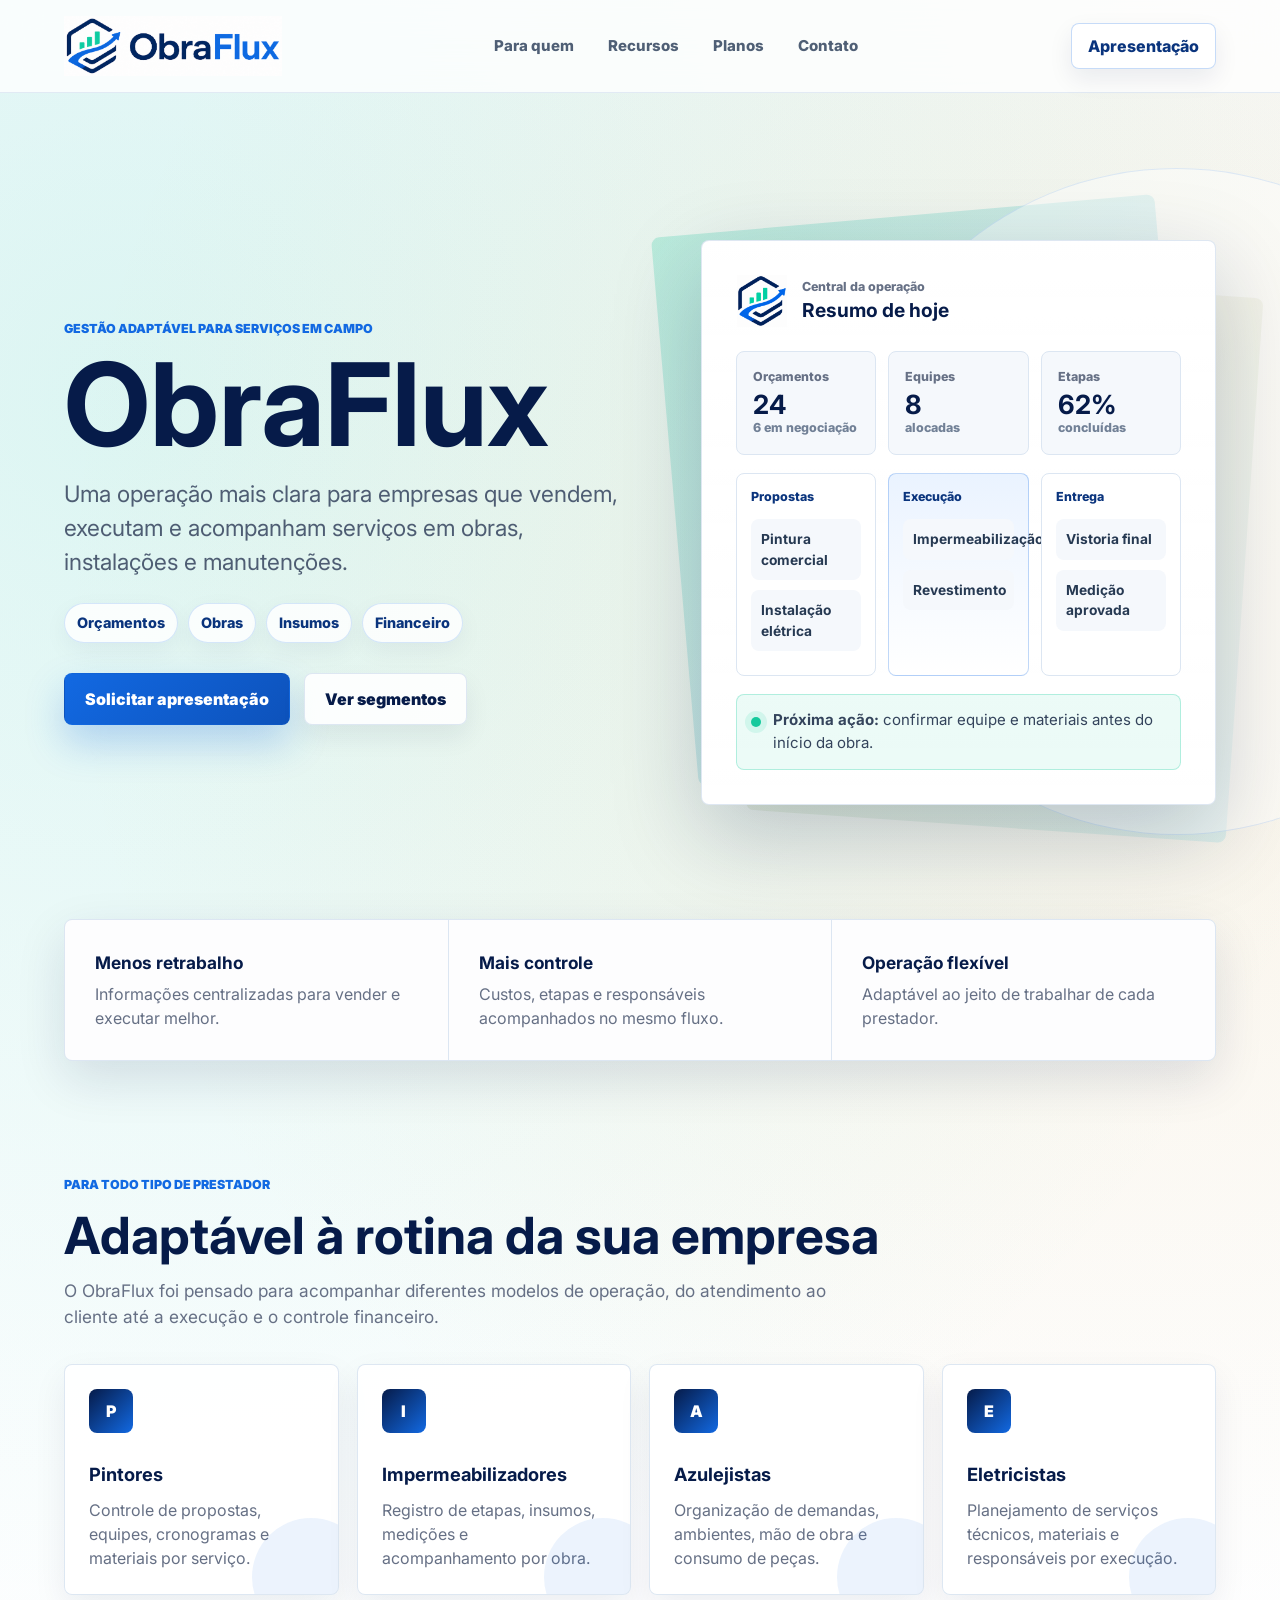
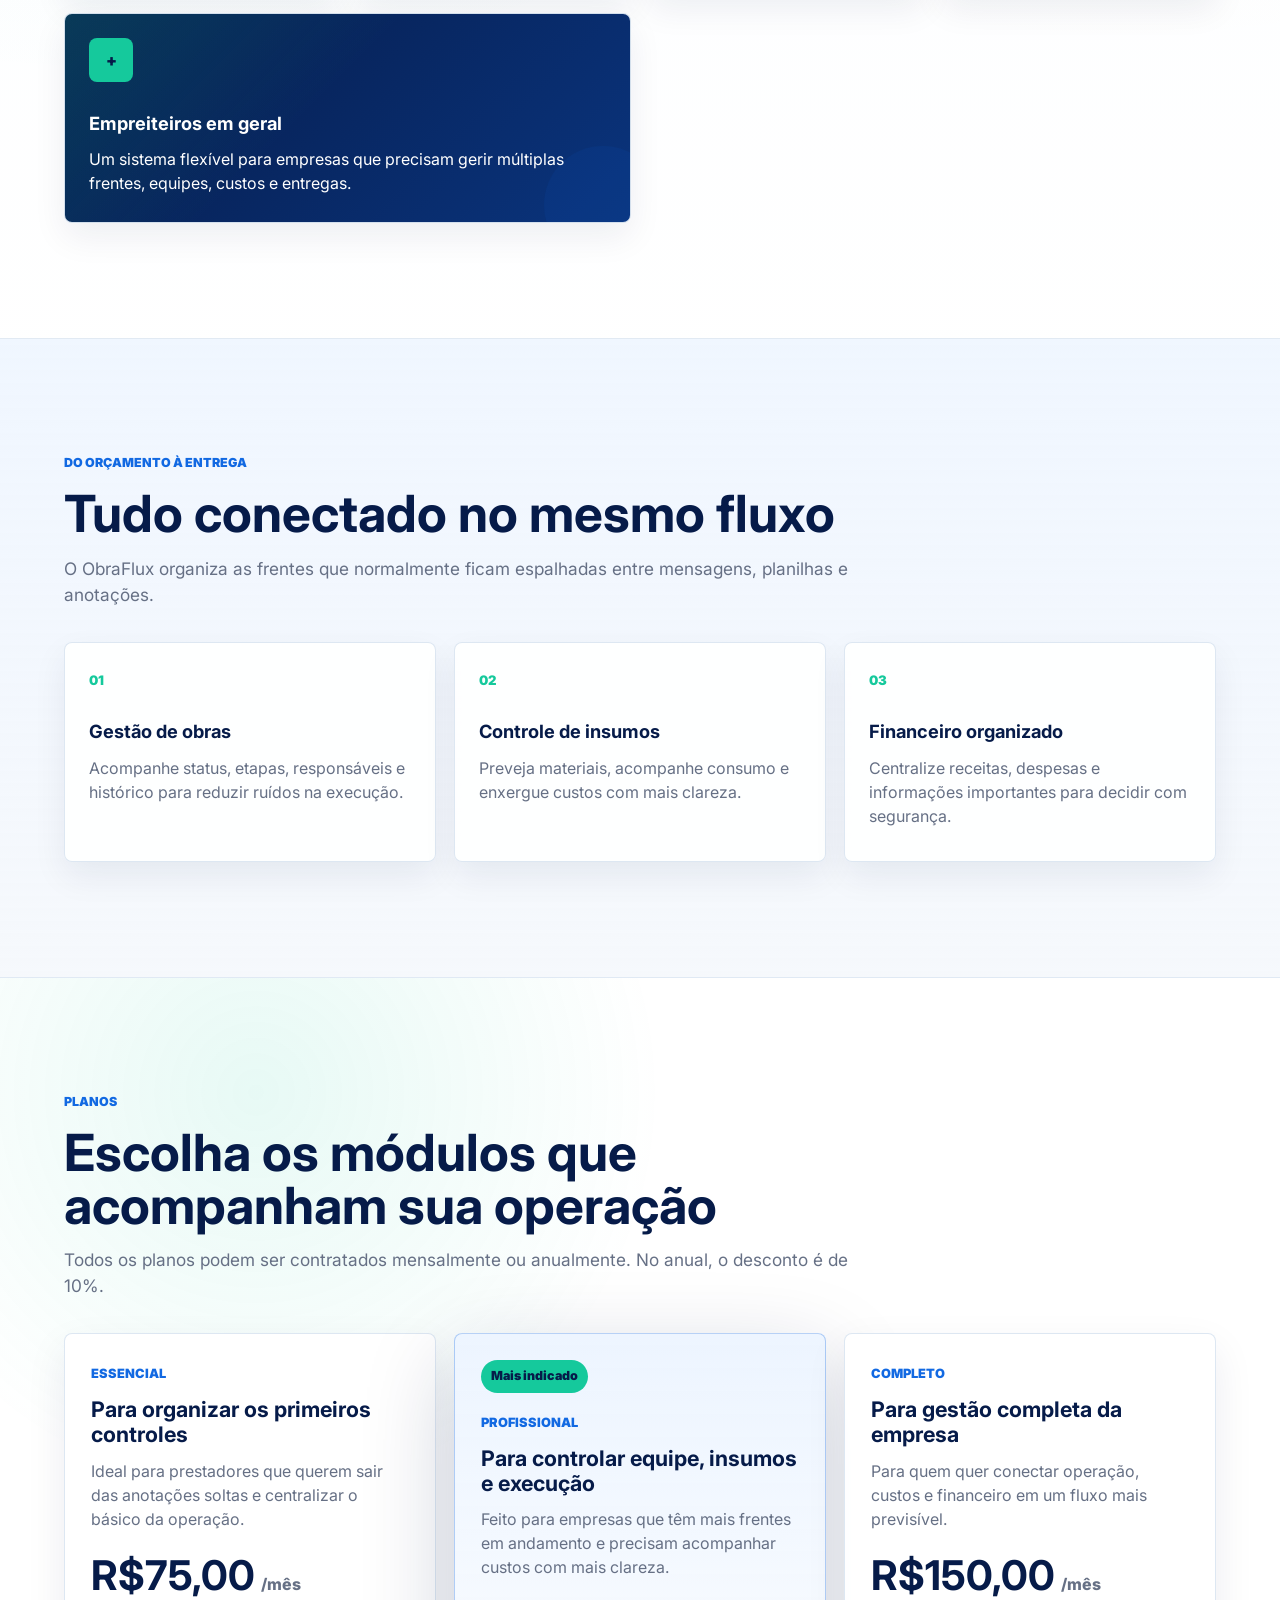
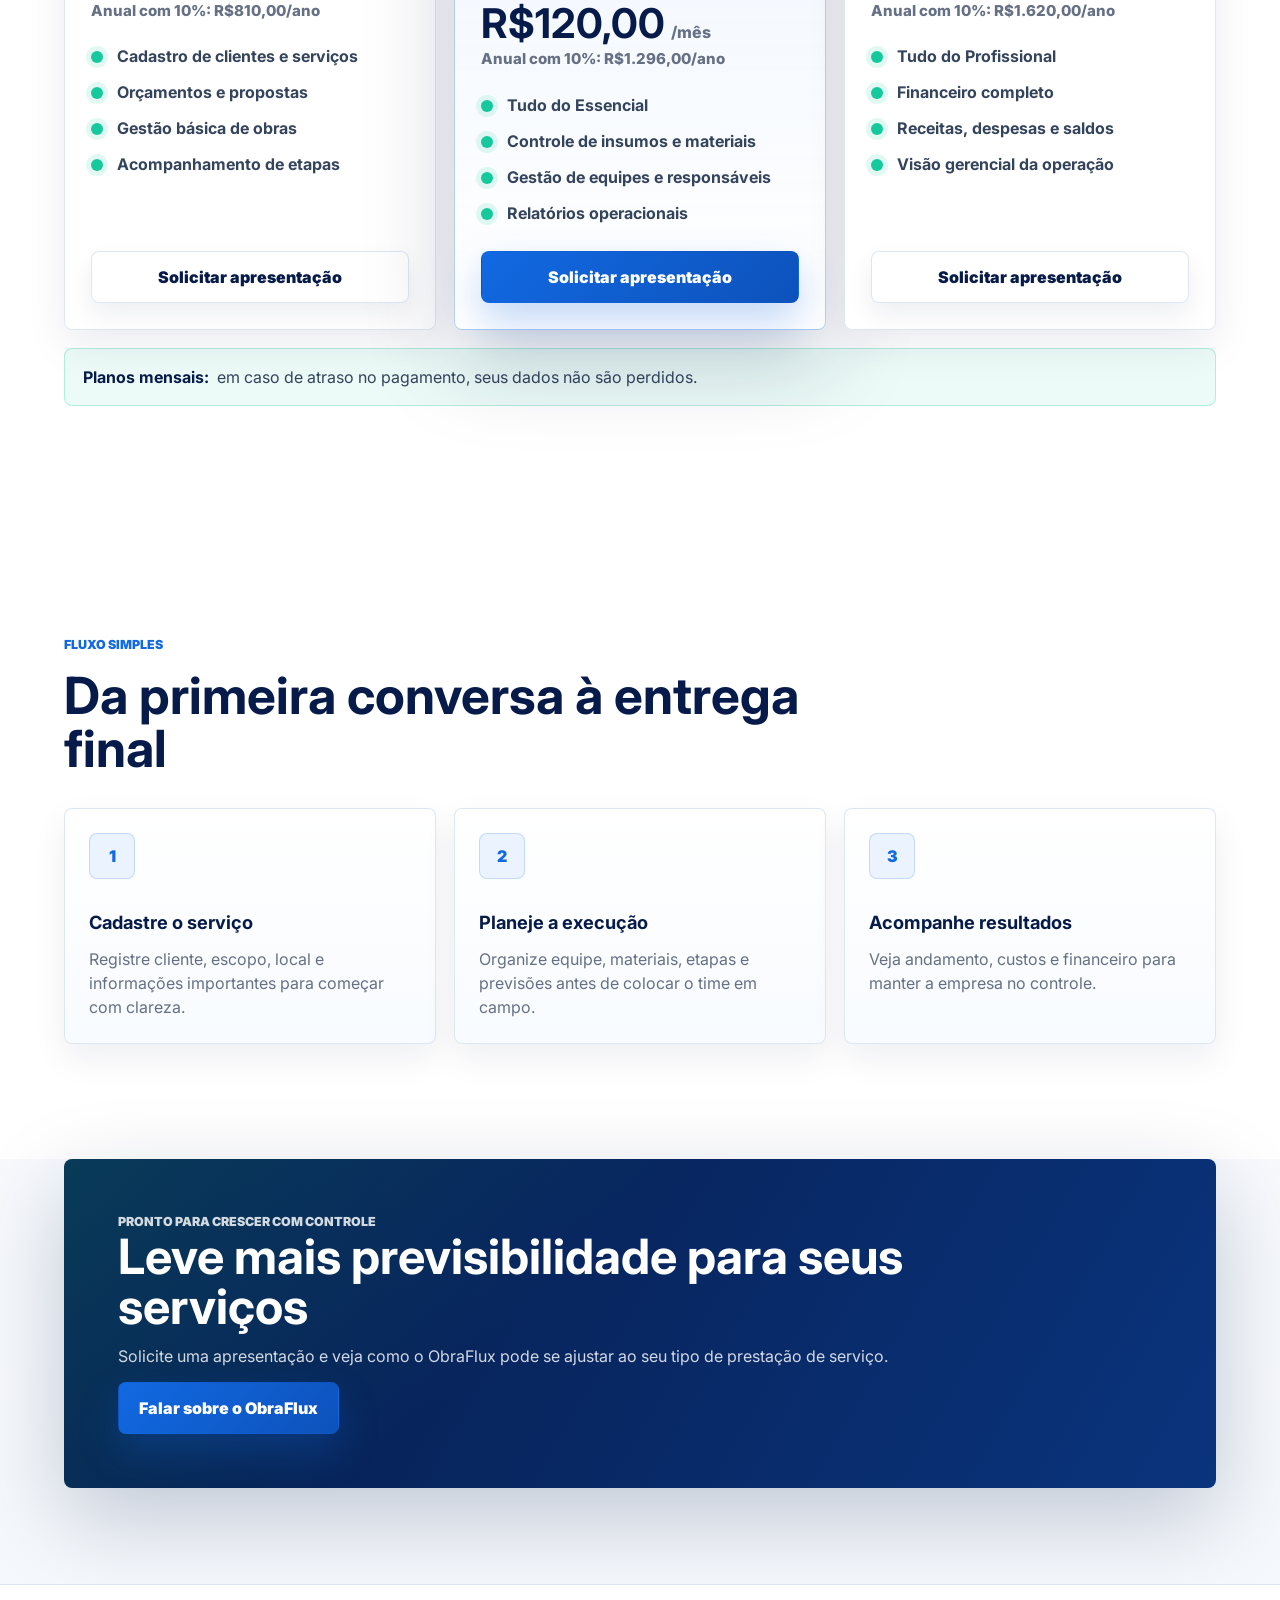
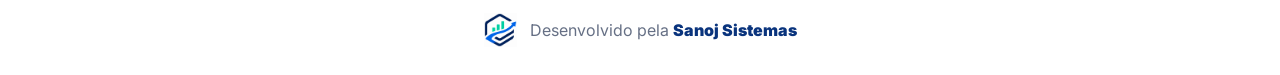
==== landing-obraflux/index.html @ bb7125b6 "Atualiza sistema Confidere" ====
<!DOCTYPE html>
<html lang="pt-BR">
<head>
  <meta charset="UTF-8">
  <meta name="viewport" content="width=device-width, initial-scale=1.0">
  <meta name="description" content="ObraFlux: sistema adaptavel para empresas prestadoras de servico, de pintores e eletricistas a empreiteiros em geral.">
  <title>ObraFlux | Gestão para prestadores de serviço</title>
  <link rel="preconnect" href="https://fonts.googleapis.com">
  <link rel="preconnect" href="https://fonts.gstatic.com" crossorigin>
  <link href="https://fonts.googleapis.com/css2?family=Inter:wght@400;500;600;700;800&display=swap" rel="stylesheet">
  <link rel="stylesheet" href="style.css">
</head>
<body>
  <header class="site-header">
    <a class="brand" href="#inicio" aria-label="ObraFlux">
      <img src="assets/obraflux-logo-e-nome-crop.png" alt="ObraFlux">
    </a>
    <nav class="nav" aria-label="Navegação principal">
      <a href="#para-quem">Para quem</a>
      <a href="#recursos">Recursos</a>
      <a href="#planos">Planos</a>
      <a href="#contato">Contato</a>
    </nav>
    <button class="header-cta" type="button" data-open-lead-modal>Apresentação</button>
  </header>

  <main id="inicio">
    <section class="hero" aria-labelledby="hero-title">
      <div class="hero-content">
        <p class="eyebrow">Gestão adaptável para serviços em campo</p>
        <h1 id="hero-title">ObraFlux</h1>
        <p class="hero-copy">
          Uma operação mais clara para empresas que vendem, executam e acompanham serviços em obras, instalações e manutenções.
        </p>
        <div class="proof-row" aria-label="Principais áreas do sistema">
          <span>Orçamentos</span>
          <span>Obras</span>
          <span>Insumos</span>
          <span>Financeiro</span>
        </div>
        <div class="hero-actions">
          <button class="button primary" type="button" data-open-lead-modal>Solicitar apresentação</button>
          <a class="button secondary" href="#para-quem">Ver segmentos</a>
        </div>
      </div>

      <div class="hero-visual" aria-label="Visão geral do ObraFlux">
        <div class="dashboard-shell">
          <div class="dashboard-top">
            <img src="assets/obraflux-somentelogo-crop.png" alt="">
            <div>
              <span>Central da operação</span>
              <strong>Resumo de hoje</strong>
            </div>
          </div>
          <div class="metric-row">
            <div>
              <span>Orçamentos</span>
              <strong>24</strong>
              <small>6 em negociação</small>
            </div>
            <div>
              <span>Equipes</span>
              <strong>8</strong>
              <small>alocadas</small>
            </div>
            <div>
              <span>Etapas</span>
              <strong>62%</strong>
              <small>concluídas</small>
            </div>
          </div>
          <div class="board-preview">
            <div class="board-column">
              <b>Propostas</b>
              <p>Pintura comercial</p>
              <p>Instalação elétrica</p>
            </div>
            <div class="board-column active">
              <b>Execução</b>
              <p>Impermeabilização</p>
              <p>Revestimento</p>
            </div>
            <div class="board-column">
              <b>Entrega</b>
              <p>Vistoria final</p>
              <p>Medição aprovada</p>
            </div>
          </div>
          <div class="insight-strip">
            <span></span>
            <p><b>Próxima ação:</b> confirmar equipe e materiais antes do início da obra.</p>
          </div>
        </div>
      </div>
    </section>

    <section class="value-band" aria-label="Benefícios principais">
      <div>
        <strong>Menos retrabalho</strong>
        <span>Informações centralizadas para vender e executar melhor.</span>
      </div>
      <div>
        <strong>Mais controle</strong>
        <span>Custos, etapas e responsáveis acompanhados no mesmo fluxo.</span>
      </div>
      <div>
        <strong>Operação flexível</strong>
        <span>Adaptável ao jeito de trabalhar de cada prestador.</span>
      </div>
    </section>

    <section id="para-quem" class="section target-section" aria-labelledby="target-title">
      <div class="section-heading">
        <p class="eyebrow">Para todo tipo de prestador</p>
        <h2 id="target-title">Adaptável à rotina da sua empresa</h2>
        <p>
          O ObraFlux foi pensado para acompanhar diferentes modelos de operação, do atendimento ao cliente até a execução e o controle financeiro.
        </p>
      </div>
      <div class="segments-grid">
        <article class="segment">
          <span class="segment-mark">P</span>
          <h3>Pintores</h3>
          <p>Controle de propostas, equipes, cronogramas e materiais por serviço.</p>
        </article>
        <article class="segment">
          <span class="segment-mark">I</span>
          <h3>Impermeabilizadores</h3>
          <p>Registro de etapas, insumos, medições e acompanhamento por obra.</p>
        </article>
        <article class="segment">
          <span class="segment-mark">A</span>
          <h3>Azulejistas</h3>
          <p>Organização de demandas, ambientes, mão de obra e consumo de peças.</p>
        </article>
        <article class="segment">
          <span class="segment-mark">E</span>
          <h3>Eletricistas</h3>
          <p>Planejamento de serviços técnicos, materiais e responsáveis por execução.</p>
        </article>
        <article class="segment wide">
          <span class="segment-mark">+</span>
          <h3>Empreiteiros em geral</h3>
          <p>Um sistema flexível para empresas que precisam gerir múltiplas frentes, equipes, custos e entregas.</p>
        </article>
      </div>
    </section>

    <section id="recursos" class="section features-section" aria-labelledby="features-title">
      <div class="section-heading">
        <p class="eyebrow">Do orçamento à entrega</p>
        <h2 id="features-title">Tudo conectado no mesmo fluxo</h2>
        <p>
          O ObraFlux organiza as frentes que normalmente ficam espalhadas entre mensagens, planilhas e anotações.
        </p>
      </div>
      <div class="features-grid">
        <article class="feature">
          <span class="feature-number">01</span>
          <h3>Gestão de obras</h3>
          <p>Acompanhe status, etapas, responsáveis e histórico para reduzir ruídos na execução.</p>
        </article>
        <article class="feature">
          <span class="feature-number">02</span>
          <h3>Controle de insumos</h3>
          <p>Preveja materiais, acompanhe consumo e enxergue custos com mais clareza.</p>
        </article>
        <article class="feature">
          <span class="feature-number">03</span>
          <h3>Financeiro organizado</h3>
          <p>Centralize receitas, despesas e informações importantes para decidir com segurança.</p>
        </article>
      </div>
    </section>

    <section id="planos" class="section pricing-section" aria-labelledby="pricing-title">
      <div class="section-heading">
        <p class="eyebrow">Planos</p>
        <h2 id="pricing-title">Escolha os módulos que acompanham sua operação</h2>
        <p>
          Todos os planos podem ser contratados mensalmente ou anualmente. No anual, o desconto é de 10%.
        </p>
      </div>
      <div class="pricing-grid">
        <article class="pricing-card">
          <div class="pricing-top">
            <span class="plan-label">Essencial</span>
            <h3>Para organizar os primeiros controles</h3>
            <p>Ideal para prestadores que querem sair das anotações soltas e centralizar o básico da operação.</p>
          </div>
          <div class="price">
            <strong>R$75,00</strong>
            <span>/mês</span>
          </div>
          <p class="annual-price">Anual com 10%: R$810,00/ano</p>
          <ul class="module-list">
            <li>Cadastro de clientes e serviços</li>
            <li>Orçamentos e propostas</li>
            <li>Gestão básica de obras</li>
            <li>Acompanhamento de etapas</li>
          </ul>
          <button class="button secondary" type="button" data-open-lead-modal>Solicitar apresentação</button>
        </article>

        <article class="pricing-card featured">
          <div class="popular-badge">Mais indicado</div>
          <div class="pricing-top">
            <span class="plan-label">Profissional</span>
            <h3>Para controlar equipe, insumos e execução</h3>
            <p>Feito para empresas que têm mais frentes em andamento e precisam acompanhar custos com mais clareza.</p>
          </div>
          <div class="price">
            <strong>R$120,00</strong>
            <span>/mês</span>
          </div>
          <p class="annual-price">Anual com 10%: R$1.296,00/ano</p>
          <ul class="module-list">
            <li>Tudo do Essencial</li>
            <li>Controle de insumos e materiais</li>
            <li>Gestão de equipes e responsáveis</li>
            <li>Relatórios operacionais</li>
          </ul>
          <button class="button primary" type="button" data-open-lead-modal>Solicitar apresentação</button>
        </article>

        <article class="pricing-card">
          <div class="pricing-top">
            <span class="plan-label">Completo</span>
            <h3>Para gestão completa da empresa</h3>
            <p>Para quem quer conectar operação, custos e financeiro em um fluxo mais previsível.</p>
          </div>
          <div class="price">
            <strong>R$150,00</strong>
            <span>/mês</span>
          </div>
          <p class="annual-price">Anual com 10%: R$1.620,00/ano</p>
          <ul class="module-list">
            <li>Tudo do Profissional</li>
            <li>Financeiro completo</li>
            <li>Receitas, despesas e saldos</li>
            <li>Visão gerencial da operação</li>
          </ul>
          <button class="button secondary" type="button" data-open-lead-modal>Solicitar apresentação</button>
        </article>
      </div>
      <div class="pricing-note">
        <strong>Planos mensais:</strong>
        <span>em caso de atraso no pagamento, seus dados não são perdidos.</span>
      </div>
    </section>

    <section class="workflow-section" aria-labelledby="workflow-title">
      <div class="section-heading">
        <p class="eyebrow">Fluxo simples</p>
        <h2 id="workflow-title">Da primeira conversa à entrega final</h2>
      </div>
      <div class="workflow-grid">
        <div>
          <span>1</span>
          <h3>Cadastre o serviço</h3>
          <p>Registre cliente, escopo, local e informações importantes para começar com clareza.</p>
        </div>
        <div>
          <span>2</span>
          <h3>Planeje a execução</h3>
          <p>Organize equipe, materiais, etapas e previsões antes de colocar o time em campo.</p>
        </div>
        <div>
          <span>3</span>
          <h3>Acompanhe resultados</h3>
          <p>Veja andamento, custos e financeiro para manter a empresa no controle.</p>
        </div>
      </div>
    </section>

    <section id="contato" class="cta-section" aria-labelledby="cta-title">
      <div>
        <p class="eyebrow">Pronto para crescer com controle</p>
        <h2 id="cta-title">Leve mais previsibilidade para seus serviços</h2>
        <p>Solicite uma apresentação e veja como o ObraFlux pode se ajustar ao seu tipo de prestação de serviço.</p>
      </div>
      <button class="button primary" type="button" data-open-lead-modal>Falar sobre o ObraFlux</button>
    </section>
  </main>

  <div class="modal-backdrop" data-lead-modal hidden>
    <section class="lead-modal" role="dialog" aria-modal="true" aria-labelledby="lead-modal-title">
      <div class="modal-header">
        <div>
          <p class="eyebrow">Solicitar apresentação</p>
          <h2 id="lead-modal-title">Conte um pouco sobre sua empresa</h2>
        </div>
        <button class="icon-button" type="button" aria-label="Fechar" data-close-lead-modal>×</button>
      </div>
      <form class="lead-form" data-lead-form>
        <label>
          Nome
          <input type="text" name="nome" autocomplete="name" required>
        </label>
        <label>
          Nome da empresa
          <input type="text" name="empresa" autocomplete="organization" required>
        </label>
        <label>
          Tipo de prestador/serviço
          <input type="text" name="servico" placeholder="Ex.: pintura, elétrica, impermeabilização" required>
        </label>
        <label>
          Local
          <input type="text" name="local" placeholder="Ex.: Blumenau/SC" required>
        </label>
        <button class="button primary submit-button" type="submit">Conversar no WhatsApp</button>
      </form>
    </section>
  </div>

  <footer class="site-footer">
    <img src="assets/obraflux-somentelogo-crop.png" alt="" aria-hidden="true">
    <p>
      Desenvolvido pela
      <a href="https://www.sanojsistemas.com.br" target="_blank" rel="noopener">Sanoj Sistemas</a>
    </p>
  </footer>
  <script src="script.js"></script>
</body>
</html>
---- landing-obraflux/style.css ----
:root {
  --blue-950: #061b49;
  --blue-850: #0a347d;
  --blue-650: #1269e2;
  --cyan-500: #1fbed6;
  --green-500: #15c99c;
  --gold-500: #f3b23f;
  --ink: #101b2d;
  --muted: #667085;
  --line: #dce6f2;
  --paper: #ffffff;
  --soft: #f5f8fc;
  --soft-blue: #eaf3ff;
  --shadow-soft: 0 18px 50px rgba(6, 27, 73, 0.12);
  --shadow-strong: 0 30px 90px rgba(6, 27, 73, 0.22);
}

* {
  box-sizing: border-box;
}

html {
  scroll-behavior: smooth;
}

body {
  margin: 0;
  color: var(--ink);
  background:
    radial-gradient(circle at 10% 8%, rgba(21, 201, 156, 0.13), transparent 28%),
    radial-gradient(circle at 88% 12%, rgba(243, 178, 63, 0.13), transparent 24%),
    linear-gradient(180deg, #f8fbff 0%, #ffffff 42%, #f5f8fc 100%);
  font-family: "Inter", Arial, sans-serif;
  line-height: 1.5;
}

body.modal-open {
  overflow: hidden;
}

a {
  color: inherit;
}

img {
  display: block;
  max-width: 100%;
}

button,
input {
  font: inherit;
}

.site-header {
  position: sticky;
  top: 0;
  z-index: 20;
  display: grid;
  grid-template-columns: auto 1fr auto;
  align-items: center;
  gap: 24px;
  padding: 16px clamp(20px, 5vw, 72px);
  background: rgba(255, 255, 255, 0.78);
  border-bottom: 1px solid rgba(220, 230, 242, 0.82);
  backdrop-filter: blur(18px);
}

.brand {
  width: clamp(166px, 17vw, 230px);
  text-decoration: none;
}

.brand img {
  width: 100%;
}

.nav {
  display: flex;
  justify-content: center;
  gap: clamp(18px, 3vw, 34px);
  color: #4f5f75;
  font-size: 0.94rem;
  font-weight: 800;
}

.nav a {
  position: relative;
  text-decoration: none;
}

.nav a::after {
  content: "";
  position: absolute;
  left: 0;
  right: 0;
  bottom: -8px;
  height: 2px;
  transform: scaleX(0);
  transform-origin: center;
  background: var(--green-500);
  transition: transform 180ms ease;
}

.nav a:hover {
  color: var(--blue-850);
}

.nav a:hover::after {
  transform: scaleX(1);
}

.header-cta {
  min-height: 42px;
  padding: 10px 16px;
  border: 1px solid rgba(18, 105, 226, 0.24);
  border-radius: 8px;
  color: var(--blue-850);
  background: #fff;
  box-shadow: 0 10px 24px rgba(6, 27, 73, 0.08);
  cursor: pointer;
  font-weight: 800;
}

.hero {
  position: relative;
  min-height: calc(100vh - 74px);
  display: grid;
  grid-template-columns: minmax(0, 1fr) minmax(420px, 0.92fr);
  gap: clamp(34px, 6vw, 86px);
  align-items: center;
  padding: clamp(56px, 8vw, 104px) clamp(20px, 5vw, 72px) clamp(44px, 6vw, 70px);
  overflow: hidden;
}

.hero::before {
  content: "";
  position: absolute;
  inset: 9% -18% auto auto;
  width: 52vw;
  height: 52vw;
  border: 1px solid rgba(18, 105, 226, 0.12);
  border-radius: 50%;
  background: rgba(255, 255, 255, 0.42);
}

.hero-content,
.hero-visual {
  position: relative;
}

.hero-content {
  max-width: 790px;
}

.eyebrow {
  margin: 0 0 14px;
  color: var(--blue-650);
  font-size: 0.78rem;
  font-weight: 900;
  letter-spacing: 0;
  text-transform: uppercase;
}

h1,
h2,
h3,
p {
  margin-top: 0;
}

h1 {
  max-width: 760px;
  margin-bottom: 20px;
  color: var(--blue-950);
  font-size: clamp(4.3rem, 9vw, 8.4rem);
  line-height: 0.9;
  letter-spacing: 0;
}

h2 {
  margin-bottom: 16px;
  color: var(--blue-950);
  font-size: clamp(2rem, 4vw, 3.7rem);
  line-height: 1.03;
  letter-spacing: 0;
}

h3 {
  margin-bottom: 10px;
  color: var(--blue-950);
  font-size: 1.14rem;
}

.hero-copy {
  max-width: 690px;
  margin-bottom: 24px;
  color: #4e5d73;
  font-size: clamp(1.12rem, 2vw, 1.42rem);
}

.proof-row {
  display: flex;
  flex-wrap: wrap;
  gap: 10px;
  margin-bottom: 30px;
}

.proof-row span {
  padding: 8px 12px;
  border: 1px solid rgba(18, 105, 226, 0.16);
  border-radius: 999px;
  color: var(--blue-850);
  background: rgba(255, 255, 255, 0.82);
  box-shadow: 0 8px 24px rgba(6, 27, 73, 0.05);
  font-size: 0.9rem;
  font-weight: 800;
}

.hero-actions,
.cta-section {
  display: flex;
  align-items: center;
  gap: 14px;
  flex-wrap: wrap;
}

.button {
  min-height: 50px;
  display: inline-flex;
  align-items: center;
  justify-content: center;
  padding: 13px 20px;
  border: 1px solid transparent;
  border-radius: 8px;
  cursor: pointer;
  font-weight: 900;
  text-decoration: none;
  white-space: normal;
}

.button.primary {
  color: #fff;
  background: linear-gradient(135deg, var(--blue-650), #0d52bb);
  box-shadow: 0 18px 38px rgba(18, 105, 226, 0.26);
}

.button.primary:hover {
  background: linear-gradient(135deg, #0d52bb, var(--blue-850));
}

.button.secondary {
  color: var(--blue-950);
  background: rgba(255, 255, 255, 0.88);
  border-color: rgba(220, 230, 242, 0.96);
  box-shadow: 0 12px 26px rgba(6, 27, 73, 0.07);
}

.hero-visual {
  display: grid;
  place-items: center;
  min-height: 560px;
}

.dashboard-shell {
  position: relative;
  width: min(100%, 560px);
  padding: clamp(22px, 4vw, 34px);
  border: 1px solid rgba(220, 230, 242, 0.94);
  border-radius: 8px;
  background:
    linear-gradient(180deg, rgba(255, 255, 255, 0.96), rgba(255, 255, 255, 0.9)),
    var(--paper);
  box-shadow: var(--shadow-strong);
}

.dashboard-shell::before,
.dashboard-shell::after {
  content: "";
  position: absolute;
  z-index: -1;
  border-radius: 8px;
}

.dashboard-shell::before {
  inset: -26px 36px 38px -28px;
  background: linear-gradient(135deg, rgba(21, 201, 156, 0.22), rgba(18, 105, 226, 0.12));
  transform: rotate(-5deg);
}

.dashboard-shell::after {
  inset: 40px -30px -24px 62px;
  background: linear-gradient(135deg, rgba(243, 178, 63, 0.22), rgba(31, 190, 214, 0.12));
  transform: rotate(4deg);
}

.dashboard-top {
  display: flex;
  align-items: center;
  gap: 14px;
  margin-bottom: 24px;
}

.dashboard-top img {
  width: 52px;
  height: 52px;
  object-fit: contain;
}

.dashboard-top span,
.metric-row span,
.metric-row small,
.board-column b {
  display: block;
  color: var(--muted);
  font-size: 0.78rem;
  font-weight: 800;
}

.dashboard-top strong {
  display: block;
  color: var(--blue-950);
  font-size: 1.2rem;
}

.metric-row {
  display: grid;
  grid-template-columns: repeat(3, minmax(0, 1fr));
  gap: 12px;
  margin-bottom: 18px;
}

.metric-row div {
  min-width: 0;
  padding: 16px;
  border: 1px solid var(--line);
  border-radius: 8px;
  background: var(--soft);
}

.metric-row strong {
  display: block;
  margin: 4px 0 2px;
  color: var(--blue-950);
  font-size: 1.65rem;
  line-height: 1;
}

.metric-row small {
  color: #718096;
}

.board-preview {
  display: grid;
  grid-template-columns: repeat(3, minmax(0, 1fr));
  gap: 12px;
  margin-bottom: 18px;
}

.board-column {
  min-height: 190px;
  padding: 14px;
  border: 1px solid var(--line);
  border-radius: 8px;
  background: #fff;
}

.board-column.active {
  background: linear-gradient(180deg, var(--soft-blue), #fff);
  border-color: rgba(18, 105, 226, 0.26);
}

.board-column b {
  margin-bottom: 12px;
  color: var(--blue-850);
}

.board-column p {
  margin-bottom: 10px;
  padding: 10px;
  border-radius: 8px;
  color: #263952;
  background: var(--soft);
  font-size: 0.86rem;
  font-weight: 700;
}

.insight-strip {
  display: flex;
  align-items: flex-start;
  gap: 12px;
  padding: 14px;
  border: 1px solid rgba(21, 201, 156, 0.28);
  border-radius: 8px;
  background: rgba(21, 201, 156, 0.08);
}

.insight-strip span {
  width: 10px;
  height: 10px;
  flex: 0 0 auto;
  margin-top: 8px;
  border-radius: 50%;
  background: var(--green-500);
  box-shadow: 0 0 0 6px rgba(21, 201, 156, 0.12);
}

.insight-strip p {
  margin: 0;
  color: #34445c;
  font-size: 0.94rem;
}

.value-band {
  display: grid;
  grid-template-columns: repeat(3, minmax(0, 1fr));
  gap: 1px;
  margin: 0 clamp(20px, 5vw, 72px);
  overflow: hidden;
  border: 1px solid var(--line);
  border-radius: 8px;
  background: var(--line);
  box-shadow: var(--shadow-soft);
}

.value-band div {
  padding: clamp(22px, 3vw, 30px);
  background: rgba(255, 255, 255, 0.94);
}

.value-band strong,
.value-band span {
  display: block;
}

.value-band strong {
  margin-bottom: 6px;
  color: var(--blue-950);
  font-size: 1.08rem;
}

.value-band span {
  color: var(--muted);
}

.section,
.workflow-section {
  padding: clamp(62px, 9vw, 116px) clamp(20px, 5vw, 72px);
}

.section-heading {
  max-width: 820px;
  margin-bottom: 34px;
}

.section-heading p:not(.eyebrow) {
  color: var(--muted);
  font-size: 1.08rem;
}

.target-section {
  background: transparent;
}

.segments-grid,
.features-grid,
.workflow-grid,
.pricing-grid {
  display: grid;
  gap: 18px;
}

.segments-grid {
  grid-template-columns: repeat(4, minmax(0, 1fr));
}

.features-grid {
  grid-template-columns: repeat(3, minmax(0, 1fr));
}

.pricing-grid {
  grid-template-columns: repeat(3, minmax(0, 1fr));
  align-items: stretch;
}

.segment,
.feature,
.workflow-grid div {
  position: relative;
  min-height: 210px;
  padding: 24px;
  border: 1px solid rgba(220, 230, 242, 0.96);
  border-radius: 8px;
  background: rgba(255, 255, 255, 0.9);
  box-shadow: 0 14px 34px rgba(6, 27, 73, 0.07);
}

.segment {
  display: flex;
  flex-direction: column;
  overflow: hidden;
}

.segment::after {
  content: "";
  position: absolute;
  right: -32px;
  bottom: -42px;
  width: 118px;
  height: 118px;
  border-radius: 50%;
  background: rgba(18, 105, 226, 0.08);
}

.segment-mark {
  width: 44px;
  height: 44px;
  display: grid;
  place-items: center;
  margin-bottom: 28px;
  border-radius: 8px;
  color: #fff;
  background: linear-gradient(135deg, var(--blue-950), var(--blue-650));
  font-weight: 900;
}

.segment p,
.feature p,
.workflow-grid p {
  margin-bottom: 0;
  color: var(--muted);
}

.segment.wide {
  grid-column: span 2;
  color: #fff;
  background:
    linear-gradient(135deg, rgba(21, 201, 156, 0.18), transparent 44%),
    linear-gradient(135deg, var(--blue-950), var(--blue-850));
}

.segment.wide h3,
.segment.wide p {
  color: #fff;
}

.segment.wide .segment-mark {
  color: var(--blue-950);
  background: var(--green-500);
}

.features-section {
  background:
    linear-gradient(180deg, rgba(234, 243, 255, 0.72), rgba(245, 248, 252, 0.92));
  border-top: 1px solid rgba(220, 230, 242, 0.8);
  border-bottom: 1px solid rgba(220, 230, 242, 0.8);
}

.feature {
  min-height: 220px;
}

.feature-number {
  display: inline-flex;
  margin-bottom: 28px;
  color: var(--green-500);
  font-size: 0.82rem;
  font-weight: 900;
}

.pricing-section {
  background:
    radial-gradient(circle at 20% 10%, rgba(21, 201, 156, 0.1), transparent 28%),
    #fff;
}

.pricing-card {
  position: relative;
  min-height: 100%;
  display: flex;
  flex-direction: column;
  padding: 26px;
  border: 1px solid rgba(220, 230, 242, 0.96);
  border-radius: 8px;
  background: rgba(255, 255, 255, 0.94);
  box-shadow: 0 16px 40px rgba(6, 27, 73, 0.08);
}

.pricing-card.featured {
  border-color: rgba(18, 105, 226, 0.3);
  background:
    linear-gradient(180deg, rgba(234, 243, 255, 0.86), rgba(255, 255, 255, 0.96));
  box-shadow: var(--shadow-strong);
}

.popular-badge {
  width: max-content;
  margin-bottom: 16px;
  padding: 7px 10px;
  border-radius: 999px;
  color: var(--blue-950);
  background: var(--green-500);
  font-size: 0.78rem;
  font-weight: 900;
}

.pricing-top {
  min-height: 166px;
}

.plan-label {
  display: inline-flex;
  margin-bottom: 14px;
  color: var(--blue-650);
  font-size: 0.8rem;
  font-weight: 900;
  text-transform: uppercase;
}

.pricing-card h3 {
  margin-bottom: 12px;
  font-size: 1.34rem;
  line-height: 1.15;
}

.pricing-card p {
  color: var(--muted);
}

.price {
  display: flex;
  align-items: baseline;
  gap: 6px;
  margin: 8px 0 4px;
}

.price strong {
  color: var(--blue-950);
  font-size: clamp(2rem, 3.2vw, 2.75rem);
  line-height: 1;
}

.price span {
  color: var(--muted);
  font-weight: 800;
}

.annual-price {
  margin-bottom: 22px;
  color: var(--blue-850);
  font-size: 0.94rem;
  font-weight: 800;
}

.module-list {
  display: grid;
  gap: 12px;
  margin: 0 0 26px;
  padding: 0;
  list-style: none;
}

.module-list li {
  position: relative;
  padding-left: 26px;
  color: #34445c;
  font-weight: 700;
}

.module-list li::before {
  content: "";
  position: absolute;
  left: 0;
  top: 0.45em;
  width: 12px;
  height: 12px;
  border-radius: 50%;
  background: var(--green-500);
  box-shadow: 0 0 0 5px rgba(21, 201, 156, 0.12);
}

.pricing-card .button {
  width: 100%;
  margin-top: auto;
}

.pricing-note {
  display: flex;
  align-items: center;
  gap: 8px;
  margin-top: 18px;
  padding: 16px 18px;
  border: 1px solid rgba(21, 201, 156, 0.28);
  border-radius: 8px;
  color: #34445c;
  background: rgba(21, 201, 156, 0.08);
}

.pricing-note strong {
  color: var(--blue-950);
}

.workflow-section {
  background: #fff;
}

.workflow-grid {
  grid-template-columns: repeat(3, minmax(0, 1fr));
}

.workflow-grid div {
  min-height: 230px;
  background: linear-gradient(180deg, #fff, #f8fbff);
}

.workflow-grid span {
  width: 46px;
  height: 46px;
  display: grid;
  place-items: center;
  margin-bottom: 30px;
  border: 1px solid rgba(18, 105, 226, 0.18);
  border-radius: 8px;
  color: var(--blue-650);
  background: var(--soft-blue);
  font-weight: 900;
}

.cta-section {
  justify-content: space-between;
  margin: 0 clamp(20px, 5vw, 72px) clamp(58px, 8vw, 96px);
  padding: clamp(32px, 5vw, 54px);
  border-radius: 8px;
  color: #fff;
  background:
    linear-gradient(135deg, rgba(21, 201, 156, 0.18), transparent 42%),
    linear-gradient(120deg, var(--blue-950), var(--blue-850));
  box-shadow: var(--shadow-strong);
}

.cta-section > div {
  max-width: 820px;
}

.cta-section .eyebrow,
.cta-section h2,
.cta-section p {
  color: #fff;
}

.cta-section h2 {
  margin-bottom: 12px;
  font-size: clamp(1.8rem, 3.8vw, 3.3rem);
}

.cta-section p {
  margin-bottom: 0;
  opacity: 0.82;
}

.site-footer {
  display: flex;
  align-items: center;
  justify-content: center;
  gap: 12px;
  padding: 28px 20px;
  border-top: 1px solid var(--line);
  color: var(--muted);
  background: #fff;
  text-align: center;
}

.site-footer img {
  width: 34px;
  height: 34px;
  object-fit: contain;
}

.site-footer p {
  margin: 0;
}

.site-footer a {
  color: var(--blue-850);
  font-weight: 900;
  text-decoration: none;
}

.site-footer a:hover {
  color: var(--blue-650);
}

.modal-backdrop {
  position: fixed;
  inset: 0;
  z-index: 50;
  display: grid;
  place-items: center;
  padding: 22px;
  background: rgba(6, 27, 73, 0.56);
  backdrop-filter: blur(12px);
}

.modal-backdrop[hidden] {
  display: none;
}

.lead-modal {
  width: min(100%, 560px);
  max-height: calc(100vh - 44px);
  overflow: auto;
  padding: clamp(24px, 5vw, 34px);
  border: 1px solid rgba(220, 230, 242, 0.95);
  border-radius: 8px;
  background: #fff;
  box-shadow: var(--shadow-strong);
}

.modal-header {
  display: flex;
  align-items: flex-start;
  justify-content: space-between;
  gap: 18px;
  margin-bottom: 24px;
}

.modal-header h2 {
  margin-bottom: 0;
  font-size: clamp(1.55rem, 4vw, 2.2rem);
  line-height: 1.08;
}

.icon-button {
  width: 42px;
  height: 42px;
  flex: 0 0 auto;
  display: grid;
  place-items: center;
  border: 1px solid var(--line);
  border-radius: 8px;
  color: var(--blue-950);
  background: #fff;
  cursor: pointer;
  font-size: 1.7rem;
  line-height: 1;
}

.lead-form {
  display: grid;
  gap: 16px;
}

.lead-form label {
  display: grid;
  gap: 8px;
  color: var(--blue-950);
  font-weight: 900;
}

.lead-form input {
  width: 100%;
  min-height: 50px;
  padding: 12px 14px;
  border: 1px solid var(--line);
  border-radius: 8px;
  color: var(--ink);
  background: var(--soft);
}

.lead-form input:focus {
  outline: 3px solid rgba(18, 105, 226, 0.18);
  border-color: var(--blue-650);
  background: #fff;
}

.submit-button {
  width: 100%;
  margin-top: 4px;
}

@media (max-width: 1080px) {
  .hero {
    grid-template-columns: 1fr;
    min-height: auto;
  }

  .hero-visual {
    min-height: auto;
    padding: 20px 0 8px;
  }

  .dashboard-shell {
    width: min(100%, 720px);
  }

  .segments-grid {
    grid-template-columns: repeat(2, minmax(0, 1fr));
  }
}

@media (max-width: 760px) {
  .site-header {
    position: static;
    grid-template-columns: 1fr auto;
    gap: 14px;
  }

  .nav {
    grid-column: 1 / -1;
    justify-content: space-between;
    gap: 10px;
    font-size: 0.86rem;
  }

  .header-cta {
    min-height: 38px;
    padding: 9px 12px;
  }

  .hero {
    padding-top: 38px;
  }

  h1 {
    font-size: clamp(3.45rem, 18vw, 5rem);
  }

  .hero-actions .button,
  .cta-section .button {
    width: 100%;
  }

  .metric-row,
  .board-preview,
  .value-band,
  .features-grid,
  .workflow-grid,
  .pricing-grid,
  .segments-grid {
    grid-template-columns: 1fr;
  }

  .dashboard-shell::before,
  .dashboard-shell::after {
    display: none;
  }

  .board-column {
    min-height: auto;
  }

  .segment.wide {
    grid-column: auto;
  }

  .cta-section,
  .site-footer,
  .modal-header,
  .pricing-note {
    align-items: flex-start;
    flex-direction: column;
  }

  .pricing-top {
    min-height: auto;
  }
}
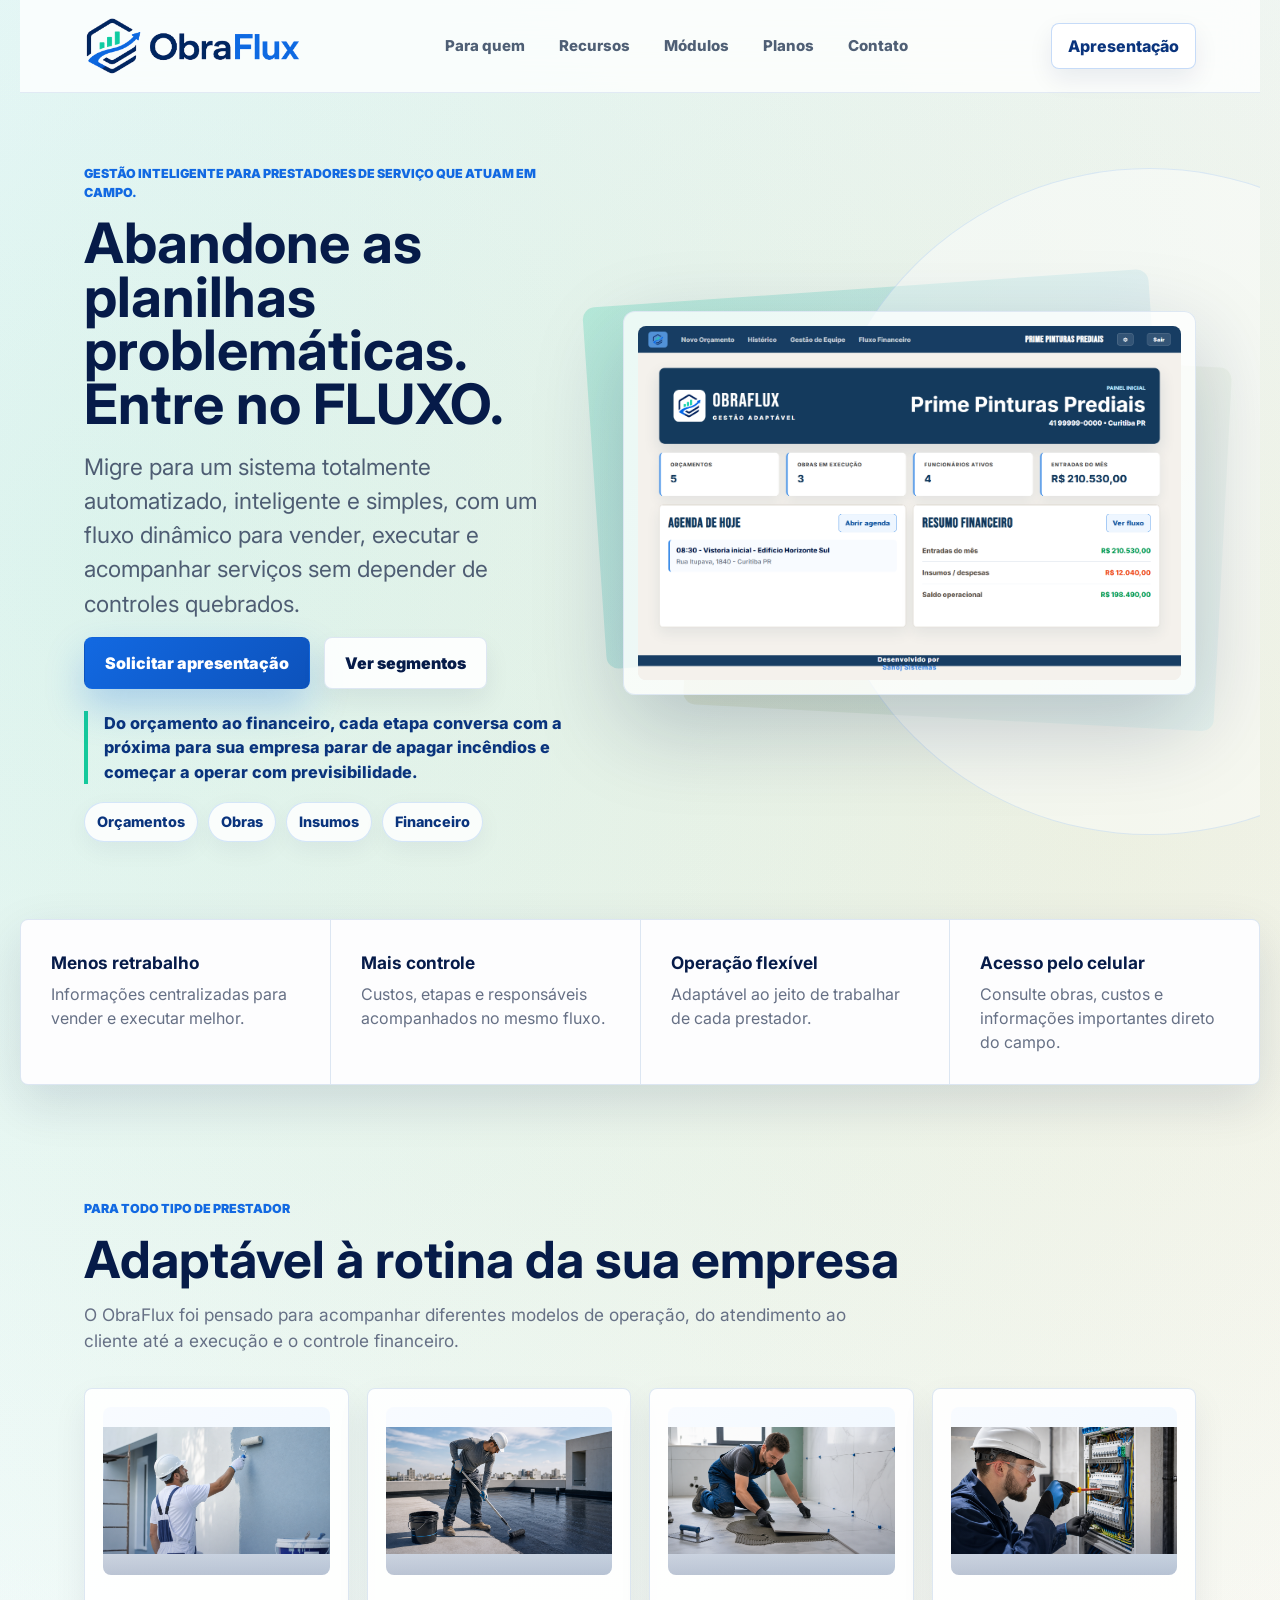
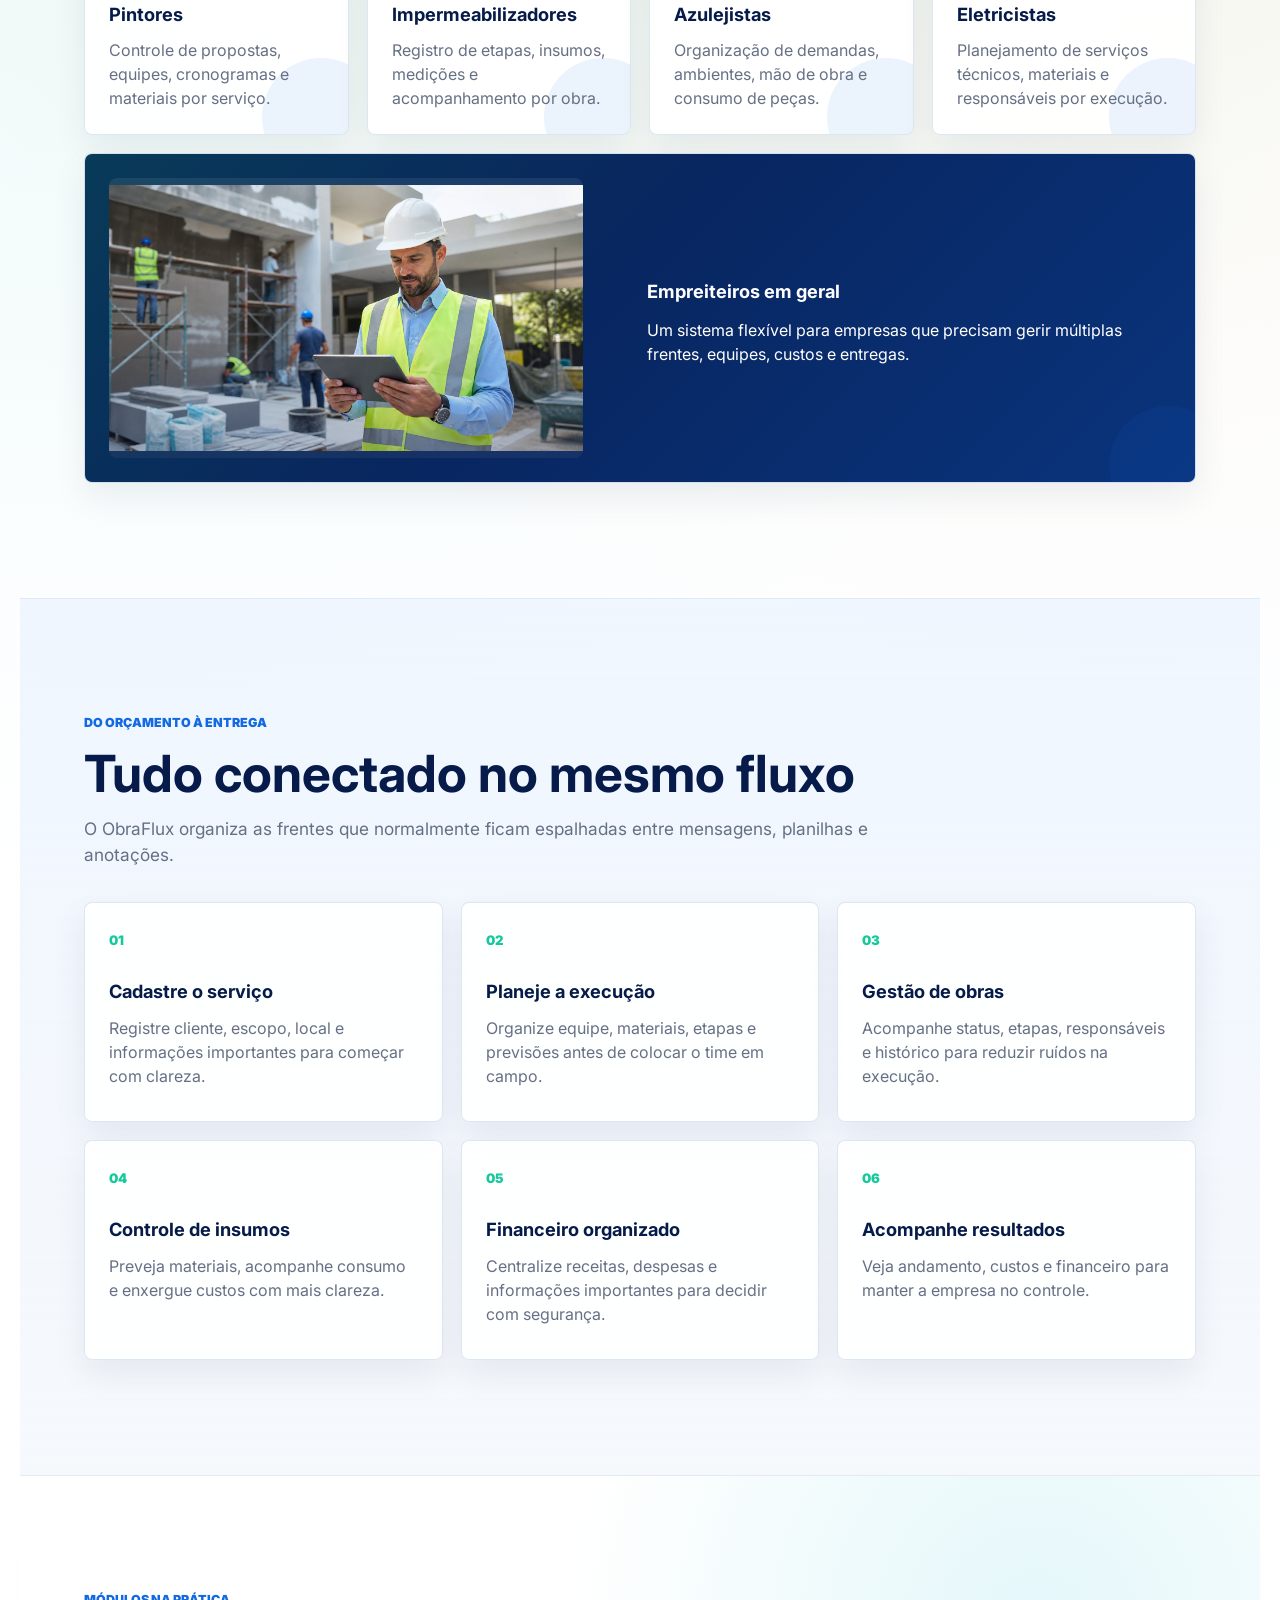
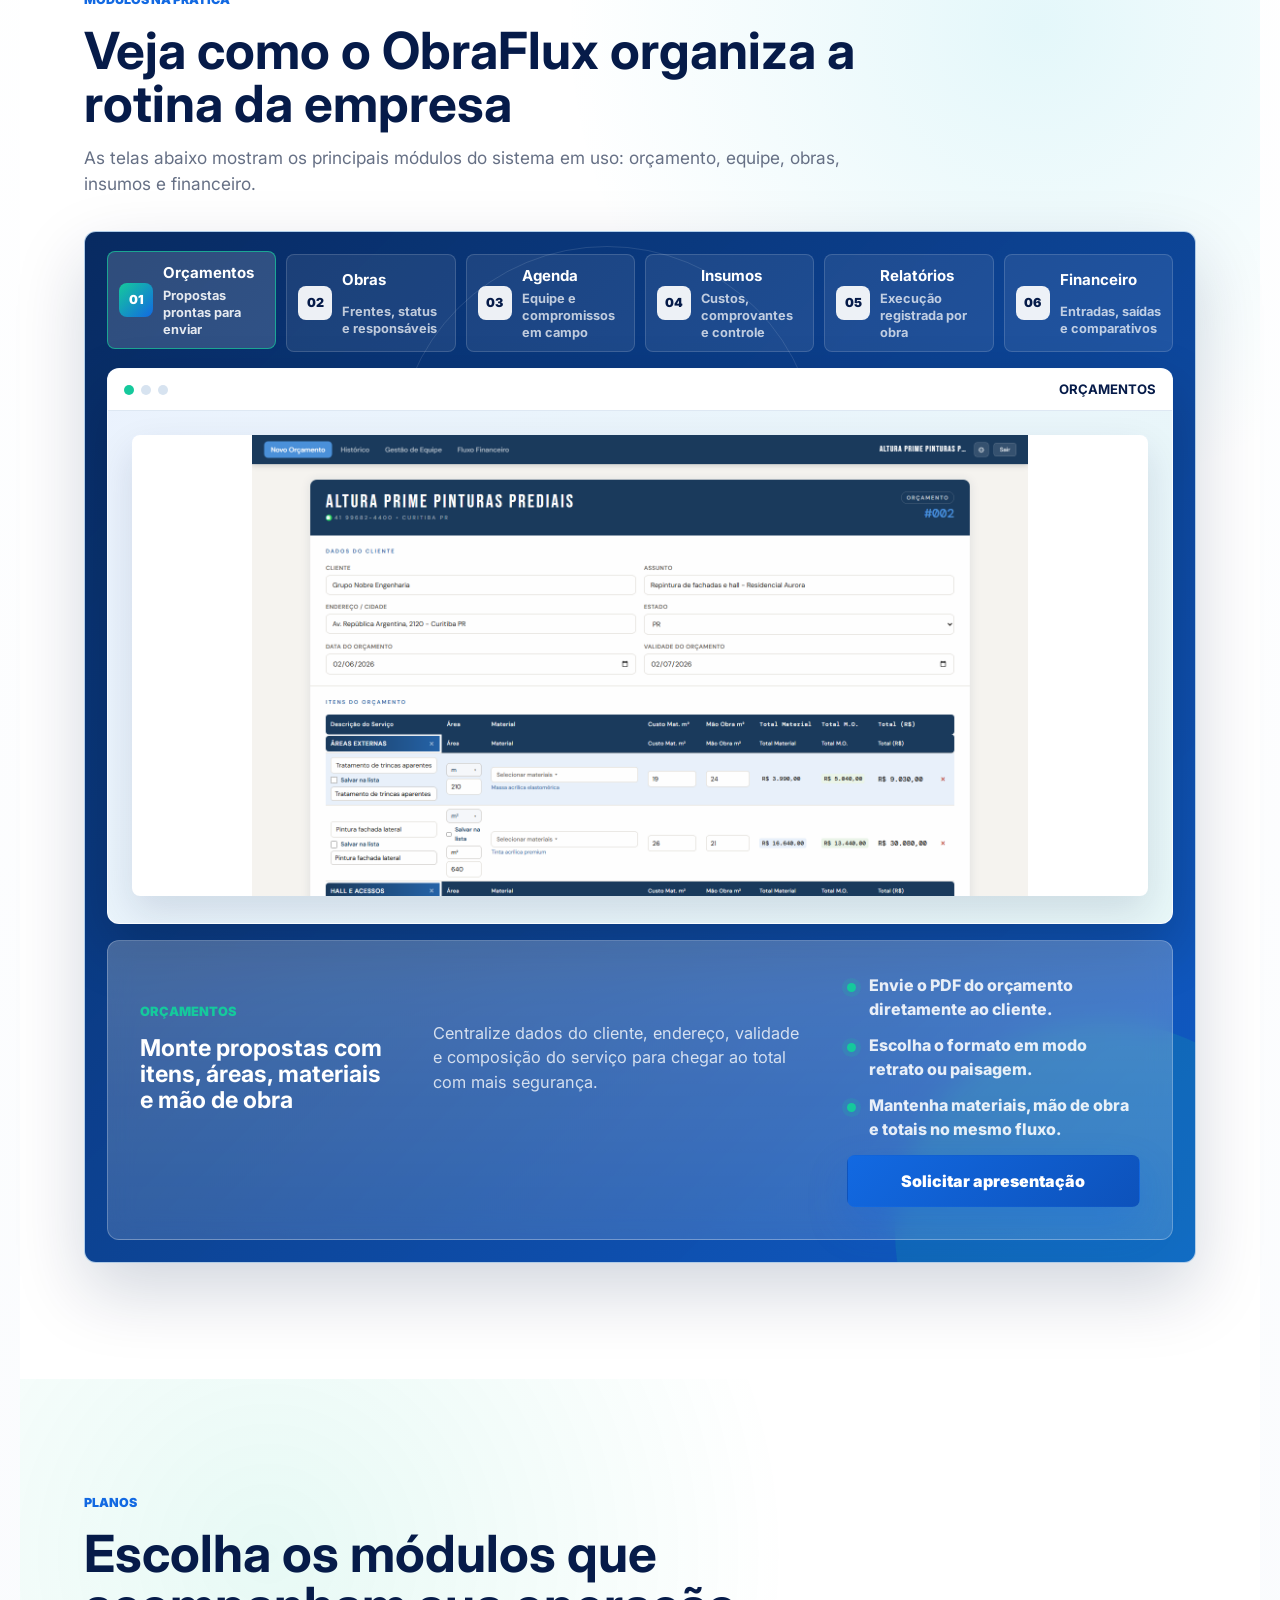
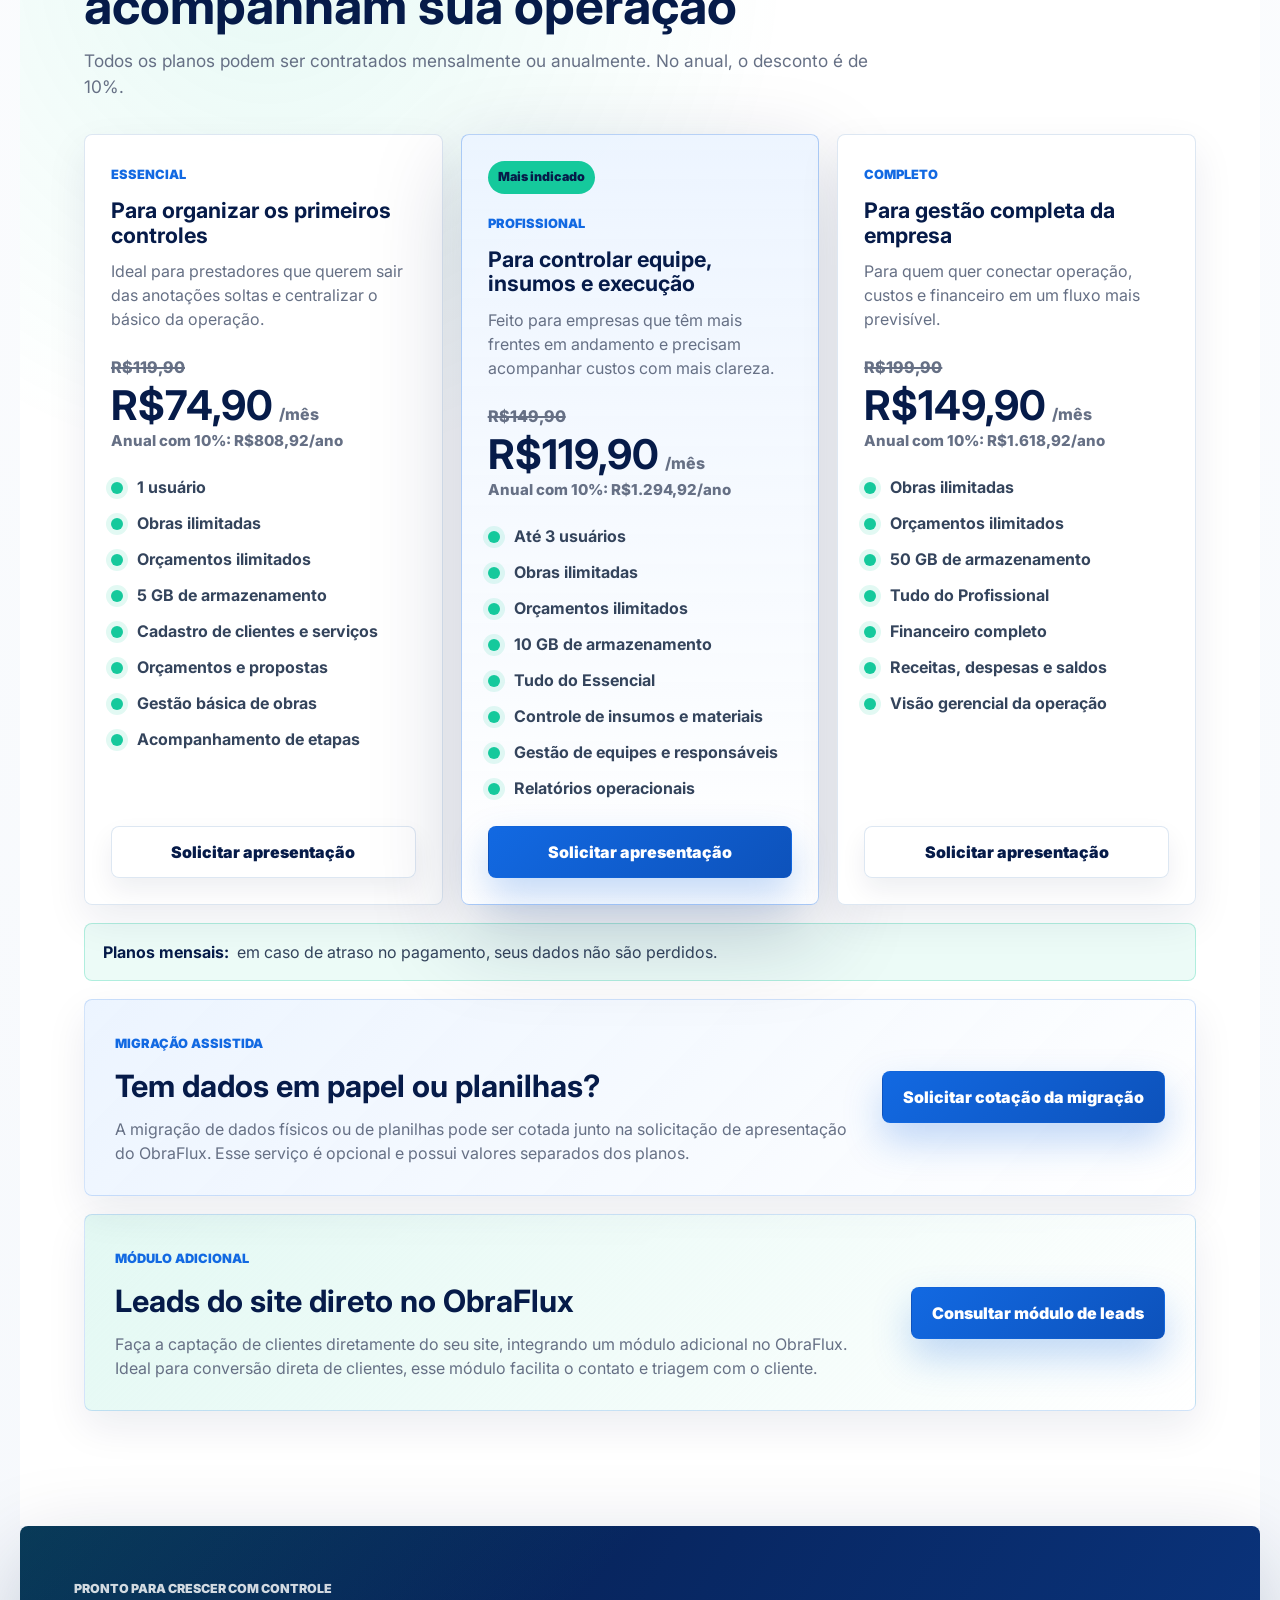
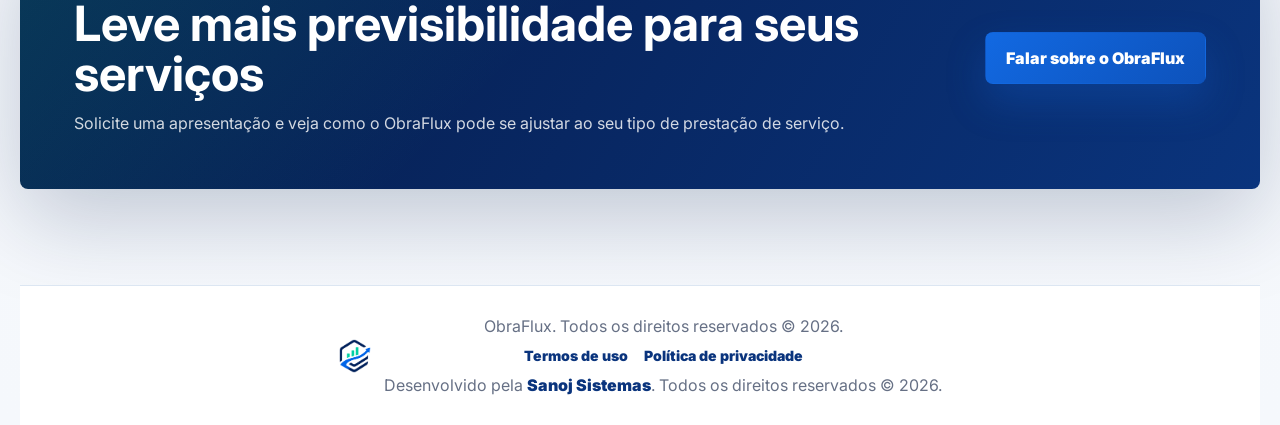
==== commit 47c7ddb3: "Adiciona acessos por funcionario e atualiza landing" ====
--- a/landing-obraflux/index.html
+++ b/landing-obraflux/index.html
@@ -3,21 +3,25 @@
 <head>
   <meta charset="UTF-8">
   <meta name="viewport" content="width=device-width, initial-scale=1.0">
-  <meta name="description" content="ObraFlux: sistema adaptavel para empresas prestadoras de servico, de pintores e eletricistas a empreiteiros em geral.">
+  <meta name="description" content="ObraFlux: abandone planilhas problemáticas e migre para um sistema automatizado, inteligente e simples para empresas prestadoras de serviço.">
   <title>ObraFlux | Gestão para prestadores de serviço</title>
   <link rel="preconnect" href="https://fonts.googleapis.com">
   <link rel="preconnect" href="https://fonts.gstatic.com" crossorigin>
   <link href="https://fonts.googleapis.com/css2?family=Inter:wght@400;500;600;700;800&display=swap" rel="stylesheet">
+  <link rel="icon" href="assets/favicon-32.png" sizes="32x32" type="image/png">
+  <link rel="icon" href="assets/favicon.png" sizes="512x512" type="image/png">
+  <link rel="apple-touch-icon" href="assets/favicon-180.png">
   <link rel="stylesheet" href="style.css">
 </head>
 <body>
   <header class="site-header">
     <a class="brand" href="#inicio" aria-label="ObraFlux">
-      <img src="assets/obraflux-logo-e-nome-crop.png" alt="ObraFlux">
+      <img src="assets/obraflux-logo-e-nome-transparent.png" alt="ObraFlux">
     </a>
     <nav class="nav" aria-label="Navegação principal">
       <a href="#para-quem">Para quem</a>
       <a href="#recursos">Recursos</a>
+      <a href="#modulos">Módulos</a>
       <a href="#planos">Planos</a>
       <a href="#contato">Contato</a>
     </nav>
@@ -27,10 +31,17 @@
   <main id="inicio">
     <section class="hero" aria-labelledby="hero-title">
       <div class="hero-content">
-        <p class="eyebrow">Gestão adaptável para serviços em campo</p>
-        <h1 id="hero-title">ObraFlux</h1>
+        <p class="eyebrow">Gestão inteligente para prestadores de serviço que atuam em campo.</p>
+        <h1 id="hero-title">Abandone as planilhas problemáticas.<br>Entre no FLUXO.</h1>
         <p class="hero-copy">
-          Uma operação mais clara para empresas que vendem, executam e acompanham serviços em obras, instalações e manutenções.
+          Migre para um sistema totalmente automatizado, inteligente e simples, com um fluxo dinâmico para vender, executar e acompanhar serviços sem depender de controles quebrados.
+        </p>
+        <div class="hero-actions">
+          <button class="button primary" type="button" data-open-lead-modal>Solicitar apresentação</button>
+          <a class="button secondary" href="#para-quem">Ver segmentos</a>
+        </div>
+        <p class="hero-hook">
+          Do orçamento ao financeiro, cada etapa conversa com a próxima para sua empresa parar de apagar incêndios e começar a operar com previsibilidade.
         </p>
         <div class="proof-row" aria-label="Principais áreas do sistema">
           <span>Orçamentos</span>
@@ -38,60 +49,12 @@
           <span>Insumos</span>
           <span>Financeiro</span>
         </div>
-        <div class="hero-actions">
-          <button class="button primary" type="button" data-open-lead-modal>Solicitar apresentação</button>
-          <a class="button secondary" href="#para-quem">Ver segmentos</a>
-        </div>
-      </div>
-
-      <div class="hero-visual" aria-label="Visão geral do ObraFlux">
-        <div class="dashboard-shell">
-          <div class="dashboard-top">
-            <img src="assets/obraflux-somentelogo-crop.png" alt="">
-            <div>
-              <span>Central da operação</span>
-              <strong>Resumo de hoje</strong>
-            </div>
-          </div>
-          <div class="metric-row">
-            <div>
-              <span>Orçamentos</span>
-              <strong>24</strong>
-              <small>6 em negociação</small>
-            </div>
-            <div>
-              <span>Equipes</span>
-              <strong>8</strong>
-              <small>alocadas</small>
-            </div>
-            <div>
-              <span>Etapas</span>
-              <strong>62%</strong>
-              <small>concluídas</small>
-            </div>
-          </div>
-          <div class="board-preview">
-            <div class="board-column">
-              <b>Propostas</b>
-              <p>Pintura comercial</p>
-              <p>Instalação elétrica</p>
-            </div>
-            <div class="board-column active">
-              <b>Execução</b>
-              <p>Impermeabilização</p>
-              <p>Revestimento</p>
-            </div>
-            <div class="board-column">
-              <b>Entrega</b>
-              <p>Vistoria final</p>
-              <p>Medição aprovada</p>
-            </div>
-          </div>
-          <div class="insight-strip">
-            <span></span>
-            <p><b>Próxima ação:</b> confirmar equipe e materiais antes do início da obra.</p>
-          </div>
-        </div>
+      </div>
+
+      <div class="hero-visual" aria-label="Painel inicial do ObraFlux">
+        <figure class="hero-product-shot">
+          <img src="assets/prints/hero-painel-inicial.png" alt="Painel inicial do ObraFlux com resumo de orçamentos, obras, funcionários, agenda e financeiro">
+        </figure>
       </div>
     </section>
 
@@ -107,6 +70,10 @@
       <div>
         <strong>Operação flexível</strong>
         <span>Adaptável ao jeito de trabalhar de cada prestador.</span>
+      </div>
+      <div>
+        <strong>Acesso pelo celular</strong>
+        <span>Consulte obras, custos e informações importantes direto do campo.</span>
       </div>
     </section>
 
@@ -120,27 +87,37 @@
       </div>
       <div class="segments-grid">
         <article class="segment">
-          <span class="segment-mark">P</span>
+          <figure class="segment-visual">
+            <img src="assets/services-real/pintores-real.png" alt="Pintor aplicando tinta em uma parede com rolo">
+          </figure>
           <h3>Pintores</h3>
           <p>Controle de propostas, equipes, cronogramas e materiais por serviço.</p>
         </article>
         <article class="segment">
-          <span class="segment-mark">I</span>
+          <figure class="segment-visual">
+            <img src="assets/services-real/impermeabilizadores-real.png" alt="Profissional aplicando impermeabilização em uma laje">
+          </figure>
           <h3>Impermeabilizadores</h3>
           <p>Registro de etapas, insumos, medições e acompanhamento por obra.</p>
         </article>
         <article class="segment">
-          <span class="segment-mark">A</span>
+          <figure class="segment-visual">
+            <img src="assets/services-real/azulejistas-real.png" alt="Azulejista assentando revestimento em ambiente interno">
+          </figure>
           <h3>Azulejistas</h3>
           <p>Organização de demandas, ambientes, mão de obra e consumo de peças.</p>
         </article>
         <article class="segment">
-          <span class="segment-mark">E</span>
+          <figure class="segment-visual">
+            <img src="assets/services-real/eletricistas-real.png" alt="Eletricista trabalhando em quadro elétrico organizado">
+          </figure>
           <h3>Eletricistas</h3>
           <p>Planejamento de serviços técnicos, materiais e responsáveis por execução.</p>
         </article>
         <article class="segment wide">
-          <span class="segment-mark">+</span>
+          <figure class="segment-visual">
+            <img src="assets/services-real/empreiteiros-real.png" alt="Empreiteiro coordenando equipe em obra com tablet">
+          </figure>
           <h3>Empreiteiros em geral</h3>
           <p>Um sistema flexível para empresas que precisam gerir múltiplas frentes, equipes, custos e entregas.</p>
         </article>
@@ -158,19 +135,110 @@
       <div class="features-grid">
         <article class="feature">
           <span class="feature-number">01</span>
+          <h3>Cadastre o serviço</h3>
+          <p>Registre cliente, escopo, local e informações importantes para começar com clareza.</p>
+        </article>
+        <article class="feature">
+          <span class="feature-number">02</span>
+          <h3>Planeje a execução</h3>
+          <p>Organize equipe, materiais, etapas e previsões antes de colocar o time em campo.</p>
+        </article>
+        <article class="feature">
+          <span class="feature-number">03</span>
           <h3>Gestão de obras</h3>
           <p>Acompanhe status, etapas, responsáveis e histórico para reduzir ruídos na execução.</p>
         </article>
         <article class="feature">
-          <span class="feature-number">02</span>
+          <span class="feature-number">04</span>
           <h3>Controle de insumos</h3>
           <p>Preveja materiais, acompanhe consumo e enxergue custos com mais clareza.</p>
         </article>
         <article class="feature">
-          <span class="feature-number">03</span>
+          <span class="feature-number">05</span>
           <h3>Financeiro organizado</h3>
           <p>Centralize receitas, despesas e informações importantes para decidir com segurança.</p>
         </article>
+        <article class="feature">
+          <span class="feature-number">06</span>
+          <h3>Acompanhe resultados</h3>
+          <p>Veja andamento, custos e financeiro para manter a empresa no controle.</p>
+        </article>
+      </div>
+    </section>
+
+    <section id="modulos" class="section modules-section" aria-labelledby="modules-title">
+      <div class="section-heading">
+        <p class="eyebrow">Módulos na prática</p>
+        <h2 id="modules-title">Veja como o ObraFlux organiza a rotina da empresa</h2>
+        <p>
+          As telas abaixo mostram os principais módulos do sistema em uso: orçamento, equipe, obras, insumos e financeiro.
+        </p>
+      </div>
+
+      <div class="module-lab" data-module-lab>
+        <div class="module-tabs" role="tablist" aria-label="Escolha um módulo do ObraFlux">
+          <button class="module-tab is-active" type="button" data-module-key="orcamentos">
+            <span>01</span>
+            <strong>Orçamentos</strong>
+            <small>Propostas prontas para enviar</small>
+          </button>
+          <button class="module-tab" type="button" data-module-key="obras">
+            <span>02</span>
+            <strong>Obras</strong>
+            <small>Frentes, status e responsáveis</small>
+          </button>
+          <button class="module-tab" type="button" data-module-key="agenda">
+            <span>03</span>
+            <strong>Agenda</strong>
+            <small>Equipe e compromissos em campo</small>
+          </button>
+          <button class="module-tab" type="button" data-module-key="insumos">
+            <span>04</span>
+            <strong>Insumos</strong>
+            <small>Custos, comprovantes e controle</small>
+          </button>
+          <button class="module-tab" type="button" data-module-key="relatorios">
+            <span>05</span>
+            <strong>Relatórios</strong>
+            <small>Execução registrada por obra</small>
+          </button>
+          <button class="module-tab" type="button" data-module-key="financeiro">
+            <span>06</span>
+            <strong>Financeiro</strong>
+            <small>Entradas, saídas e comparativos</small>
+          </button>
+        </div>
+
+        <div class="module-stage">
+          <div class="module-screen">
+            <div class="module-screen-bar">
+              <span></span>
+              <span></span>
+              <span></span>
+              <strong data-module-screen-label>Orçamentos</strong>
+            </div>
+            <figure>
+              <button class="module-zoom-trigger" type="button" data-open-module-zoom aria-label="Ampliar imagem do módulo">
+                <img data-module-image src="assets/prints/01-novo-orcamento-editor.png" alt="Tela de novo orçamento do ObraFlux com dados do cliente e itens do orçamento">
+                <span>Ampliar tela</span>
+              </button>
+            </figure>
+          </div>
+        </div>
+
+        <aside class="module-panel" aria-live="polite">
+          <span data-module-category>Orçamentos</span>
+          <h3 data-module-title>Monte propostas com itens, áreas, materiais e mão de obra</h3>
+          <p data-module-description>
+            Centralize dados do cliente, endereço, validade e composição do serviço para chegar ao total com mais segurança.
+          </p>
+          <ul data-module-points>
+            <li>Envie o PDF do orçamento diretamente ao cliente.</li>
+            <li>Escolha o formato em modo retrato ou paisagem.</li>
+            <li>Mantenha materiais, mão de obra e totais no mesmo fluxo.</li>
+          </ul>
+          <button class="button primary" type="button" data-open-lead-modal>Solicitar apresentação</button>
+        </aside>
       </div>
     </section>
 
@@ -190,11 +258,16 @@
             <p>Ideal para prestadores que querem sair das anotações soltas e centralizar o básico da operação.</p>
           </div>
           <div class="price">
-            <strong>R$75,00</strong>
+            <span class="old-price">R$119,90</span>
+            <strong>R$74,90</strong>
             <span>/mês</span>
           </div>
-          <p class="annual-price">Anual com 10%: R$810,00/ano</p>
+          <p class="annual-price">Anual com 10%: R$808,92/ano</p>
           <ul class="module-list">
+            <li>1 usuário</li>
+            <li>Obras ilimitadas</li>
+            <li>Orçamentos ilimitados</li>
+            <li>5 GB de armazenamento</li>
             <li>Cadastro de clientes e serviços</li>
             <li>Orçamentos e propostas</li>
             <li>Gestão básica de obras</li>
@@ -211,11 +284,16 @@
             <p>Feito para empresas que têm mais frentes em andamento e precisam acompanhar custos com mais clareza.</p>
           </div>
           <div class="price">
-            <strong>R$120,00</strong>
+            <span class="old-price">R$149,90</span>
+            <strong>R$119,90</strong>
             <span>/mês</span>
           </div>
-          <p class="annual-price">Anual com 10%: R$1.296,00/ano</p>
+          <p class="annual-price">Anual com 10%: R$1.294,92/ano</p>
           <ul class="module-list">
+            <li>Até 3 usuários</li>
+            <li>Obras ilimitadas</li>
+            <li>Orçamentos ilimitados</li>
+            <li>10 GB de armazenamento</li>
             <li>Tudo do Essencial</li>
             <li>Controle de insumos e materiais</li>
             <li>Gestão de equipes e responsáveis</li>
@@ -231,11 +309,15 @@
             <p>Para quem quer conectar operação, custos e financeiro em um fluxo mais previsível.</p>
           </div>
           <div class="price">
-            <strong>R$150,00</strong>
+            <span class="old-price">R$199,90</span>
+            <strong>R$149,90</strong>
             <span>/mês</span>
           </div>
-          <p class="annual-price">Anual com 10%: R$1.620,00/ano</p>
+          <p class="annual-price">Anual com 10%: R$1.618,92/ano</p>
           <ul class="module-list">
+            <li>Obras ilimitadas</li>
+            <li>Orçamentos ilimitados</li>
+            <li>50 GB de armazenamento</li>
             <li>Tudo do Profissional</li>
             <li>Financeiro completo</li>
             <li>Receitas, despesas e saldos</li>
@@ -248,29 +330,25 @@
         <strong>Planos mensais:</strong>
         <span>em caso de atraso no pagamento, seus dados não são perdidos.</span>
       </div>
-    </section>
-
-    <section class="workflow-section" aria-labelledby="workflow-title">
-      <div class="section-heading">
-        <p class="eyebrow">Fluxo simples</p>
-        <h2 id="workflow-title">Da primeira conversa à entrega final</h2>
-      </div>
-      <div class="workflow-grid">
+      <div class="migration-note">
         <div>
-          <span>1</span>
-          <h3>Cadastre o serviço</h3>
-          <p>Registre cliente, escopo, local e informações importantes para começar com clareza.</p>
-        </div>
+          <span>Migração assistida</span>
+          <h3>Tem dados em papel ou planilhas?</h3>
+          <p>
+            A migração de dados físicos ou de planilhas pode ser cotada junto na solicitação de apresentação do ObraFlux. Esse serviço é opcional e possui valores separados dos planos.
+          </p>
+        </div>
+        <button class="button primary" type="button" data-open-lead-modal>Solicitar cotação da migração</button>
+      </div>
+      <div class="migration-note addon-note">
         <div>
-          <span>2</span>
-          <h3>Planeje a execução</h3>
-          <p>Organize equipe, materiais, etapas e previsões antes de colocar o time em campo.</p>
-        </div>
-        <div>
-          <span>3</span>
-          <h3>Acompanhe resultados</h3>
-          <p>Veja andamento, custos e financeiro para manter a empresa no controle.</p>
-        </div>
+          <span>Módulo adicional</span>
+          <h3>Leads do site direto no ObraFlux</h3>
+          <p>
+            Faça a captação de clientes diretamente do seu site, integrando um módulo adicional no ObraFlux. Ideal para conversão direta de clientes, esse módulo facilita o contato e triagem com o cliente.
+          </p>
+        </div>
+        <button class="button primary" type="button" data-open-lead-modal>Consultar módulo de leads</button>
       </div>
     </section>
 
@@ -315,12 +393,35 @@
     </section>
   </div>
 
+  <div class="image-zoom-backdrop" data-image-zoom hidden>
+    <section class="image-zoom-modal" role="dialog" aria-modal="true" aria-labelledby="image-zoom-title">
+      <div class="image-zoom-header">
+        <div>
+          <span>Visualização ampliada</span>
+          <h2 id="image-zoom-title" data-zoom-title>Orçamentos</h2>
+        </div>
+        <button class="icon-button" type="button" aria-label="Fechar visualização ampliada" data-close-image-zoom>×</button>
+      </div>
+      <figure>
+        <img data-zoom-image src="assets/prints/01-novo-orcamento-editor.png" alt="Tela de novo orçamento do ObraFlux com dados do cliente e itens do orçamento">
+      </figure>
+    </section>
+  </div>
+
   <footer class="site-footer">
-    <img src="assets/obraflux-somentelogo-crop.png" alt="" aria-hidden="true">
-    <p>
-      Desenvolvido pela
-      <a href="https://www.sanojsistemas.com.br" target="_blank" rel="noopener">Sanoj Sistemas</a>
-    </p>
+    <img src="assets/obraflux-somentelogo-transparent.png" alt="" aria-hidden="true">
+    <div class="footer-legal">
+      <p>ObraFlux. Todos os direitos reservados © 2026.</p>
+      <div class="footer-links" aria-label="Documentos legais">
+        <a href="assets/legal/obraflux-termos-de-uso.pdf" target="_blank" rel="noopener">Termos de uso</a>
+        <a href="assets/legal/obraflux-politica-de-privacidade.pdf" target="_blank" rel="noopener">Política de privacidade</a>
+      </div>
+      <p>
+        Desenvolvido pela
+        <a href="https://www.sanojsistemas.com.br" target="_blank" rel="noopener">Sanoj Sistemas</a>.
+        Todos os direitos reservados © 2026.
+      </p>
+    </div>
   </footer>
   <script src="script.js"></script>
 </body>
--- a/landing-obraflux/style.css
+++ b/landing-obraflux/style.css
@@ -13,6 +13,7 @@
   --soft-blue: #eaf3ff;
   --shadow-soft: 0 18px 50px rgba(6, 27, 73, 0.12);
   --shadow-strong: 0 30px 90px rgba(6, 27, 73, 0.22);
+  --page-max: 1240px;
 }
 
 * {
@@ -21,10 +22,13 @@
 
 html {
   scroll-behavior: smooth;
+  overflow-x: hidden;
 }
 
 body {
   margin: 0;
+  max-width: 100%;
+  overflow-x: hidden;
   color: var(--ink);
   background:
     radial-gradient(circle at 10% 8%, rgba(21, 201, 156, 0.13), transparent 28%),
@@ -56,6 +60,8 @@
   position: sticky;
   top: 0;
   z-index: 20;
+  width: min(100%, var(--page-max));
+  margin-inline: auto;
   display: grid;
   grid-template-columns: auto 1fr auto;
   align-items: center;
@@ -78,6 +84,7 @@
 .nav {
   display: flex;
   justify-content: center;
+  flex-wrap: wrap;
   gap: clamp(18px, 3vw, 34px);
   color: #4f5f75;
   font-size: 0.94rem;
@@ -124,12 +131,14 @@
 
 .hero {
   position: relative;
+  width: min(100%, var(--page-max));
+  margin-inline: auto;
   min-height: calc(100vh - 74px);
   display: grid;
-  grid-template-columns: minmax(0, 1fr) minmax(420px, 0.92fr);
-  gap: clamp(34px, 6vw, 86px);
+  grid-template-columns: minmax(0, 0.92fr) minmax(520px, 1.08fr);
+  gap: clamp(28px, 4vw, 58px);
   align-items: center;
-  padding: clamp(56px, 8vw, 104px) clamp(20px, 5vw, 72px) clamp(44px, 6vw, 70px);
+  padding: clamp(34px, 5vw, 76px) clamp(20px, 5vw, 72px) clamp(44px, 6vw, 70px);
   overflow: hidden;
 }
 
@@ -151,6 +160,7 @@
 
 .hero-content {
   max-width: 790px;
+  min-width: 0;
 }
 
 .eyebrow {
@@ -170,11 +180,11 @@
 }
 
 h1 {
-  max-width: 760px;
+  max-width: 640px;
   margin-bottom: 20px;
   color: var(--blue-950);
-  font-size: clamp(4.3rem, 9vw, 8.4rem);
-  line-height: 0.9;
+  font-size: clamp(2.55rem, 4.35vw, 4.6rem);
+  line-height: 0.96;
   letter-spacing: 0;
 }
 
@@ -194,16 +204,48 @@
 
 .hero-copy {
   max-width: 690px;
-  margin-bottom: 24px;
+  margin-bottom: 16px;
   color: #4e5d73;
   font-size: clamp(1.12rem, 2vw, 1.42rem);
+}
+
+.hero-brand {
+  width: max-content;
+  display: inline-flex;
+  align-items: center;
+  gap: 10px;
+  margin-bottom: 16px;
+  padding: 9px 13px 9px 10px;
+  border: 1px solid rgba(18, 105, 226, 0.18);
+  border-radius: 999px;
+  color: var(--blue-950);
+  background: rgba(255, 255, 255, 0.72);
+  box-shadow: 0 10px 26px rgba(6, 27, 73, 0.07);
+  backdrop-filter: blur(10px);
+  font-weight: 900;
+}
+
+.hero-brand img {
+  width: 30px;
+  height: 30px;
+  object-fit: contain;
+}
+
+.hero-hook {
+  max-width: 660px;
+  margin: 22px 0 18px;
+  padding-left: 16px;
+  border-left: 4px solid var(--green-500);
+  color: var(--blue-850);
+  font-size: 1.02rem;
+  font-weight: 800;
 }
 
 .proof-row {
   display: flex;
   flex-wrap: wrap;
   gap: 10px;
-  margin-bottom: 30px;
+  margin-bottom: 0;
 }
 
 .proof-row span {
@@ -259,7 +301,46 @@
 .hero-visual {
   display: grid;
   place-items: center;
-  min-height: 560px;
+  min-height: 610px;
+}
+
+.hero-product-shot {
+  position: relative;
+  width: min(100%, 760px);
+  margin: 0;
+  padding: clamp(8px, 1.4vw, 14px);
+  border: 1px solid rgba(220, 230, 242, 0.92);
+  border-radius: 12px;
+  background: rgba(255, 255, 255, 0.72);
+  box-shadow: var(--shadow-strong);
+}
+
+.hero-product-shot::before,
+.hero-product-shot::after {
+  content: "";
+  position: absolute;
+  z-index: -1;
+  border-radius: 12px;
+}
+
+.hero-product-shot::before {
+  inset: -24px 34px 44px -30px;
+  background: linear-gradient(135deg, rgba(21, 201, 156, 0.22), rgba(18, 105, 226, 0.12));
+  transform: rotate(-4deg);
+}
+
+.hero-product-shot::after {
+  inset: 42px -28px -24px 68px;
+  background: linear-gradient(135deg, rgba(243, 178, 63, 0.2), rgba(31, 190, 214, 0.12));
+  transform: rotate(3deg);
+}
+
+.hero-product-shot img {
+  width: 100%;
+  aspect-ratio: 1360 / 887;
+  object-fit: contain;
+  border-radius: 8px;
+  background: #f4f1ec;
 }
 
 .dashboard-shell {
@@ -413,9 +494,10 @@
 
 .value-band {
   display: grid;
-  grid-template-columns: repeat(3, minmax(0, 1fr));
+  grid-template-columns: repeat(4, minmax(0, 1fr));
   gap: 1px;
-  margin: 0 clamp(20px, 5vw, 72px);
+  width: min(calc(100% - 40px), var(--page-max));
+  margin: 0 auto;
   overflow: hidden;
   border: 1px solid var(--line);
   border-radius: 8px;
@@ -443,9 +525,14 @@
   color: var(--muted);
 }
 
-.section,
-.workflow-section {
+.section {
+  width: min(100%, var(--page-max));
+  margin-inline: auto;
   padding: clamp(62px, 9vw, 116px) clamp(20px, 5vw, 72px);
+}
+
+section[id] {
+  scroll-margin-top: 112px;
 }
 
 .section-heading {
@@ -464,7 +551,6 @@
 
 .segments-grid,
 .features-grid,
-.workflow-grid,
 .pricing-grid {
   display: grid;
   gap: 18px;
@@ -484,8 +570,7 @@
 }
 
 .segment,
-.feature,
-.workflow-grid div {
+.feature {
   position: relative;
   min-height: 210px;
   padding: 24px;
@@ -499,6 +584,7 @@
   display: flex;
   flex-direction: column;
   overflow: hidden;
+  transition: transform 180ms ease, box-shadow 180ms ease, border-color 180ms ease;
 }
 
 .segment::after {
@@ -510,43 +596,110 @@
   height: 118px;
   border-radius: 50%;
   background: rgba(18, 105, 226, 0.08);
-}
-
-.segment-mark {
-  width: 44px;
-  height: 44px;
-  display: grid;
-  place-items: center;
-  margin-bottom: 28px;
-  border-radius: 8px;
-  color: #fff;
-  background: linear-gradient(135deg, var(--blue-950), var(--blue-650));
-  font-weight: 900;
+  transition: transform 180ms ease, opacity 180ms ease;
+}
+
+.segment:hover {
+  transform: translateY(-6px);
+  border-color: rgba(18, 105, 226, 0.3);
+  box-shadow: 0 24px 54px rgba(6, 27, 73, 0.13);
+}
+
+.segment:hover::after {
+  transform: scale(1.15) translate(-6px, -6px);
+  opacity: 0.85;
+}
+
+.segment-visual {
+  position: relative;
+  z-index: 1;
+  margin: -6px -6px 18px;
+  overflow: hidden;
+  border-radius: 8px;
+  background: linear-gradient(135deg, #f8fbff, #eef7ff);
+}
+
+.segment-visual::after {
+  content: "";
+  position: absolute;
+  inset: 0;
+  background: linear-gradient(180deg, transparent 54%, rgba(6, 27, 73, 0.24));
+  pointer-events: none;
+}
+
+.segment-visual img {
+  display: block;
+  width: 100%;
+  height: 168px;
+  object-fit: contain;
+  object-position: center;
+  transition: transform 220ms ease;
+}
+
+.segment:hover .segment-visual img {
+  transform: scale(1.02);
+}
+
+.segment h3,
+.segment p {
+  position: relative;
+  z-index: 1;
+}
+
+.segment h3 {
+  margin-top: 8px;
 }
 
 .segment p,
-.feature p,
-.workflow-grid p {
+.feature p {
   margin-bottom: 0;
   color: var(--muted);
 }
 
 .segment.wide {
-  grid-column: span 2;
+  grid-column: 1 / -1;
+  display: grid;
+  grid-template-columns: minmax(340px, 0.95fr) minmax(0, 1.05fr);
+  grid-template-rows: 1fr auto auto 1fr;
+  align-items: center;
+  column-gap: clamp(28px, 5vw, 72px);
+  min-height: 330px;
   color: #fff;
   background:
     linear-gradient(135deg, rgba(21, 201, 156, 0.18), transparent 44%),
     linear-gradient(135deg, var(--blue-950), var(--blue-850));
 }
 
+.segment.wide .segment-visual {
+  width: 100%;
+  max-width: 610px;
+  grid-row: 1 / -1;
+  align-self: center;
+  margin: 0;
+  background: rgba(255, 255, 255, 0.08);
+}
+
+.segment.wide .segment-visual img {
+  height: 280px;
+  object-fit: contain;
+}
+
 .segment.wide h3,
 .segment.wide p {
+  grid-column: 2;
   color: #fff;
 }
 
-.segment.wide .segment-mark {
-  color: var(--blue-950);
-  background: var(--green-500);
+.segment.wide h3 {
+  grid-row: 2;
+  align-self: end;
+  margin-bottom: 12px;
+}
+
+.segment.wide p {
+  grid-row: 3;
+  align-self: start;
+  max-width: 640px;
 }
 
 .features-section {
@@ -566,6 +719,348 @@
   color: var(--green-500);
   font-size: 0.82rem;
   font-weight: 900;
+}
+
+.modules-section {
+  background:
+    radial-gradient(circle at 82% 10%, rgba(31, 190, 214, 0.12), transparent 28%),
+    #fff;
+}
+
+.module-lab {
+  position: relative;
+  display: grid;
+  grid-template-columns: 1fr;
+  gap: 16px;
+  align-items: stretch;
+  padding: clamp(14px, 2vw, 22px);
+  overflow: hidden;
+  border: 1px solid rgba(190, 216, 239, 0.92);
+  border-radius: 12px;
+  background:
+    linear-gradient(135deg, rgba(8, 43, 98, 0.96), rgba(18, 105, 226, 0.84)),
+    var(--blue-950);
+  box-shadow: 0 28px 70px rgba(6, 27, 73, 0.18);
+}
+
+.module-lab::before {
+  content: "";
+  position: absolute;
+  inset: 14px auto auto 28%;
+  width: 420px;
+  height: 420px;
+  border: 1px solid rgba(255, 255, 255, 0.16);
+  border-radius: 50%;
+  opacity: 0.7;
+  pointer-events: none;
+}
+
+.module-lab::after {
+  content: "";
+  position: absolute;
+  right: -120px;
+  bottom: -180px;
+  width: 420px;
+  height: 420px;
+  border-radius: 50%;
+  background: rgba(21, 201, 156, 0.14);
+  pointer-events: none;
+}
+
+.module-tabs,
+.module-stage,
+.module-panel {
+  position: relative;
+  z-index: 1;
+}
+
+.module-tabs {
+  display: grid;
+  grid-template-columns: repeat(6, minmax(0, 1fr));
+  gap: 10px;
+  align-content: start;
+}
+
+.module-tab {
+  width: 100%;
+  display: grid;
+  grid-template-columns: auto 1fr;
+  column-gap: 10px;
+  row-gap: 2px;
+  align-items: center;
+  min-height: 74px;
+  padding: 10px 11px;
+  border: 1px solid rgba(255, 255, 255, 0.15);
+  border-radius: 8px;
+  color: rgba(255, 255, 255, 0.72);
+  background: rgba(255, 255, 255, 0.08);
+  text-align: left;
+  cursor: pointer;
+  transition: transform 180ms ease, border-color 180ms ease, background 180ms ease, color 180ms ease;
+}
+
+.module-tab span {
+  grid-row: span 2;
+  width: 34px;
+  height: 34px;
+  display: grid;
+  place-items: center;
+  border-radius: 8px;
+  color: var(--blue-950);
+  background: rgba(255, 255, 255, 0.92);
+  font-size: 0.78rem;
+  font-weight: 900;
+}
+
+.module-tab strong,
+.module-tab small {
+  display: block;
+}
+
+.module-tab strong {
+  color: #fff;
+  font-size: 0.94rem;
+}
+
+.module-tab small {
+  color: inherit;
+  font-weight: 700;
+  font-size: 0.8rem;
+  line-height: 1.35;
+}
+
+.module-tab:hover,
+.module-tab.is-active {
+  transform: translateY(-3px);
+  border-color: rgba(21, 201, 156, 0.72);
+  color: rgba(255, 255, 255, 0.88);
+  background: rgba(255, 255, 255, 0.16);
+}
+
+.module-tab.is-active span {
+  color: #fff;
+  background: linear-gradient(135deg, var(--green-500), var(--blue-650));
+}
+
+.module-stage {
+  min-width: 0;
+  display: grid;
+  align-items: center;
+}
+
+.module-screen {
+  overflow: hidden;
+  border: 1px solid rgba(255, 255, 255, 0.18);
+  border-radius: 12px;
+  background: #f8fbff;
+  box-shadow: 0 24px 58px rgba(0, 0, 0, 0.2);
+}
+
+.module-screen-bar {
+  display: flex;
+  align-items: center;
+  gap: 7px;
+  min-height: 42px;
+  padding: 0 16px;
+  border-bottom: 1px solid rgba(220, 230, 242, 0.92);
+  background: #fff;
+}
+
+.module-screen-bar span {
+  width: 10px;
+  height: 10px;
+  border-radius: 50%;
+  background: #d7e3f0;
+}
+
+.module-screen-bar span:first-child {
+  background: var(--green-500);
+}
+
+.module-screen-bar strong {
+  margin-left: auto;
+  color: var(--blue-950);
+  font-size: 0.82rem;
+  text-transform: uppercase;
+  letter-spacing: 0;
+}
+
+.module-screen figure {
+  display: grid;
+  place-items: start center;
+  margin: 0;
+  min-height: clamp(420px, 40vw, 620px);
+  padding: clamp(14px, 2vw, 24px);
+  background:
+    linear-gradient(135deg, rgba(18, 105, 226, 0.06), rgba(21, 201, 156, 0.07)),
+    #f8fbff;
+}
+
+.module-zoom-trigger {
+  position: relative;
+  width: 100%;
+  display: grid;
+  place-items: center;
+  padding: 0;
+  border: 0;
+  background: transparent;
+  cursor: zoom-in;
+}
+
+.module-zoom-trigger::after {
+  content: "";
+  position: absolute;
+  inset: 0;
+  border-radius: 8px;
+  background: rgba(6, 27, 73, 0);
+  transition: background 180ms ease;
+  pointer-events: none;
+}
+
+.module-zoom-trigger span {
+  position: absolute;
+  left: 50%;
+  bottom: 18px;
+  z-index: 2;
+  transform: translate(-50%, 8px);
+  padding: 9px 14px;
+  border-radius: 999px;
+  color: #fff;
+  background: rgba(6, 27, 73, 0.88);
+  box-shadow: 0 14px 30px rgba(6, 27, 73, 0.2);
+  font-size: 0.86rem;
+  font-weight: 900;
+  opacity: 0;
+  transition: opacity 180ms ease, transform 180ms ease;
+  pointer-events: none;
+}
+
+.module-zoom-trigger:hover::after,
+.module-zoom-trigger:focus-visible::after {
+  background: rgba(6, 27, 73, 0.16);
+}
+
+.module-zoom-trigger:hover span,
+.module-zoom-trigger:focus-visible span {
+  opacity: 1;
+  transform: translate(-50%, 0);
+}
+
+.module-zoom-trigger:focus-visible {
+  outline: 3px solid rgba(21, 201, 156, 0.38);
+  outline-offset: 4px;
+  border-radius: 10px;
+}
+
+.module-screen img {
+  width: 100%;
+  max-height: clamp(380px, 36vw, 580px);
+  object-fit: contain;
+  object-position: top center;
+  border-radius: 8px;
+  background: #fff;
+  box-shadow: 0 16px 38px rgba(6, 27, 73, 0.12);
+  animation: moduleImageIn 360ms ease;
+  transition: transform 180ms ease, box-shadow 180ms ease;
+}
+
+.module-zoom-trigger:hover img,
+.module-zoom-trigger:focus-visible img {
+  transform: scale(1.025);
+  box-shadow: 0 20px 46px rgba(6, 27, 73, 0.18);
+}
+
+.module-screen img.is-changing {
+  animation: moduleImageIn 360ms ease;
+}
+
+@keyframes moduleImageIn {
+  from {
+    opacity: 0;
+    transform: translateY(12px) scale(0.985);
+  }
+
+  to {
+    opacity: 1;
+    transform: translateY(0) scale(1);
+  }
+}
+
+.module-panel {
+  display: grid;
+  grid-template-columns: minmax(220px, 0.75fr) minmax(0, 1.1fr) minmax(260px, 0.85fr);
+  column-gap: clamp(20px, 3vw, 34px);
+  row-gap: 14px;
+  align-items: center;
+  padding: clamp(22px, 3vw, 32px);
+  border: 1px solid rgba(255, 255, 255, 0.24);
+  border-radius: 12px;
+  color: #fff;
+  background:
+    linear-gradient(180deg, rgba(255, 255, 255, 0.18), rgba(255, 255, 255, 0.08)),
+    rgba(255, 255, 255, 0.08);
+  backdrop-filter: blur(12px);
+}
+
+.module-panel > span {
+  align-self: end;
+  margin-bottom: 0;
+  color: var(--green-500);
+  font-size: 0.8rem;
+  font-weight: 900;
+  text-transform: uppercase;
+}
+
+.module-panel h3 {
+  align-self: start;
+  grid-column: 1;
+  margin-bottom: 0;
+  color: #fff;
+  font-size: clamp(1.45rem, 1.75vw, 1.95rem);
+  line-height: 1.12;
+}
+
+.module-panel p {
+  grid-column: 2;
+  grid-row: 1 / span 2;
+  margin-bottom: 0;
+  color: rgba(255, 255, 255, 0.78);
+  font-size: 1.02rem;
+}
+
+.module-panel ul {
+  grid-column: 3;
+  grid-row: 1 / span 2;
+  display: grid;
+  gap: 12px;
+  margin: 0;
+  padding: 0;
+  list-style: none;
+}
+
+.module-panel li {
+  position: relative;
+  padding-left: 22px;
+  color: rgba(255, 255, 255, 0.88);
+  font-weight: 800;
+}
+
+.module-panel li::before {
+  content: "";
+  position: absolute;
+  left: 0;
+  top: 0.6em;
+  width: 9px;
+  height: 9px;
+  border-radius: 50%;
+  background: var(--green-500);
+  box-shadow: 0 0 0 5px rgba(21, 201, 156, 0.16);
+}
+
+.module-panel .button {
+  grid-column: 3;
+  width: 100%;
+  margin-top: 0;
 }
 
 .pricing-section {
@@ -631,7 +1126,17 @@
   display: flex;
   align-items: baseline;
   gap: 6px;
+  flex-wrap: wrap;
   margin: 8px 0 4px;
+}
+
+.old-price {
+  width: 100%;
+  color: #8a97aa;
+  font-size: 1rem;
+  font-weight: 900;
+  text-decoration: line-through;
+  text-decoration-thickness: 2px;
 }
 
 .price strong {
@@ -700,35 +1205,56 @@
   color: var(--blue-950);
 }
 
-.workflow-section {
-  background: #fff;
-}
-
-.workflow-grid {
-  grid-template-columns: repeat(3, minmax(0, 1fr));
-}
-
-.workflow-grid div {
-  min-height: 230px;
-  background: linear-gradient(180deg, #fff, #f8fbff);
-}
-
-.workflow-grid span {
-  width: 46px;
-  height: 46px;
-  display: grid;
-  place-items: center;
-  margin-bottom: 30px;
+.migration-note {
+  display: flex;
+  align-items: center;
+  justify-content: space-between;
+  gap: 24px;
+  margin-top: 18px;
+  padding: clamp(22px, 3vw, 30px);
   border: 1px solid rgba(18, 105, 226, 0.18);
   border-radius: 8px;
+  background:
+    linear-gradient(135deg, rgba(234, 243, 255, 0.9), rgba(255, 255, 255, 0.96));
+  box-shadow: 0 16px 40px rgba(6, 27, 73, 0.08);
+}
+
+.migration-note div {
+  max-width: 760px;
+}
+
+.migration-note span {
+  display: inline-flex;
+  margin-bottom: 10px;
   color: var(--blue-650);
-  background: var(--soft-blue);
+  font-size: 0.8rem;
   font-weight: 900;
+  text-transform: uppercase;
+}
+
+.migration-note h3 {
+  margin-bottom: 8px;
+  font-size: clamp(1.35rem, 2.4vw, 2rem);
+}
+
+.migration-note p {
+  margin-bottom: 0;
+  color: var(--muted);
+}
+
+.migration-note .button {
+  flex: 0 0 auto;
+}
+
+.addon-note {
+  background:
+    linear-gradient(135deg, rgba(21, 201, 156, 0.12), rgba(255, 255, 255, 0.96));
 }
 
 .cta-section {
   justify-content: space-between;
-  margin: 0 clamp(20px, 5vw, 72px) clamp(58px, 8vw, 96px);
+  width: min(calc(100% - 40px), var(--page-max));
+  margin: 0 auto clamp(58px, 8vw, 96px);
   padding: clamp(32px, 5vw, 54px);
   border-radius: 8px;
   color: #fff;
@@ -759,6 +1285,8 @@
 }
 
 .site-footer {
+  width: min(100%, var(--page-max));
+  margin-inline: auto;
   display: flex;
   align-items: center;
   justify-content: center;
@@ -770,14 +1298,28 @@
   text-align: center;
 }
 
+.footer-legal {
+  display: grid;
+  gap: 7px;
+}
+
 .site-footer img {
   width: 34px;
   height: 34px;
   object-fit: contain;
 }
 
-.site-footer p {
+.footer-legal p {
   margin: 0;
+}
+
+.footer-links {
+  display: flex;
+  align-items: center;
+  justify-content: center;
+  flex-wrap: wrap;
+  gap: 8px 16px;
+  font-size: 0.88rem;
 }
 
 .site-footer a {
@@ -803,6 +1345,90 @@
 
 .modal-backdrop[hidden] {
   display: none;
+}
+
+.image-zoom-backdrop {
+  position: fixed;
+  inset: 0;
+  z-index: 60;
+  display: grid;
+  place-items: center;
+  padding: clamp(16px, 3vw, 34px);
+  background: rgba(3, 12, 32, 0.82);
+  backdrop-filter: blur(12px);
+}
+
+.image-zoom-backdrop[hidden] {
+  display: none;
+}
+
+.image-zoom-modal {
+  width: min(100%, 1180px);
+  max-height: min(92vh, 880px);
+  display: grid;
+  grid-template-rows: auto minmax(0, 1fr);
+  overflow: hidden;
+  border: 1px solid rgba(255, 255, 255, 0.18);
+  border-radius: 12px;
+  background: #f8fbff;
+  box-shadow: 0 34px 90px rgba(0, 0, 0, 0.35);
+  animation: zoomModalIn 180ms ease;
+}
+
+.image-zoom-header {
+  display: flex;
+  align-items: center;
+  justify-content: space-between;
+  gap: 18px;
+  padding: 16px 18px;
+  border-bottom: 1px solid var(--line);
+  background: #fff;
+}
+
+.image-zoom-header span {
+  display: block;
+  color: var(--blue-650);
+  font-size: 0.78rem;
+  font-weight: 900;
+  text-transform: uppercase;
+}
+
+.image-zoom-header h2 {
+  margin: 2px 0 0;
+  font-size: clamp(1.25rem, 2vw, 1.8rem);
+}
+
+.image-zoom-modal figure {
+  min-height: 0;
+  margin: 0;
+  padding: clamp(14px, 2vw, 24px);
+  overflow: auto;
+  background:
+    linear-gradient(135deg, rgba(18, 105, 226, 0.06), rgba(21, 201, 156, 0.07)),
+    #f8fbff;
+}
+
+.image-zoom-modal img {
+  width: 100%;
+  height: auto;
+  max-height: calc(92vh - 118px);
+  object-fit: contain;
+  object-position: top center;
+  border-radius: 8px;
+  background: #fff;
+  box-shadow: 0 18px 44px rgba(6, 27, 73, 0.14);
+}
+
+@keyframes zoomModalIn {
+  from {
+    opacity: 0;
+    transform: scale(0.97);
+  }
+
+  to {
+    opacity: 1;
+    transform: scale(1);
+  }
 }
 
 .lead-modal {
@@ -893,55 +1519,194 @@
     width: min(100%, 720px);
   }
 
+  .hero-product-shot {
+    width: min(100%, 940px);
+  }
+
   .segments-grid {
     grid-template-columns: repeat(2, minmax(0, 1fr));
+  }
+
+  .value-band {
+    grid-template-columns: repeat(2, minmax(0, 1fr));
+  }
+
+  .module-lab {
+    grid-template-columns: 1fr;
+  }
+
+  .module-tabs {
+    grid-template-columns: repeat(3, minmax(0, 1fr));
+  }
+
+  .module-tab:hover,
+  .module-tab.is-active {
+    transform: translateY(-3px);
+  }
+
+  .module-panel {
+    grid-template-columns: 1fr 1fr;
+  }
+
+  .module-panel p {
+    grid-column: 2;
+    grid-row: 1 / span 2;
+  }
+
+  .module-panel ul,
+  .module-panel .button {
+    grid-column: 1 / -1;
+    grid-row: auto;
   }
 }
 
 @media (max-width: 760px) {
   .site-header {
     position: static;
-    grid-template-columns: 1fr auto;
+    grid-template-columns: 1fr;
     gap: 14px;
+    padding: 18px 20px;
+  }
+
+  section[id] {
+    scroll-margin-top: 18px;
   }
 
   .nav {
     grid-column: 1 / -1;
-    justify-content: space-between;
+    justify-content: flex-start;
     gap: 10px;
     font-size: 0.86rem;
+    min-width: 0;
+    max-width: 100%;
+  }
+
+  .nav a {
+    flex: 0 0 auto;
+    min-width: 0;
   }
 
   .header-cta {
+    width: 100%;
     min-height: 38px;
     padding: 9px 12px;
   }
 
   .hero {
-    padding-top: 38px;
+    padding: 34px 20px 48px;
+    overflow: hidden;
+  }
+
+  .hero-content {
+    width: 100%;
+    max-width: calc(100vw - 40px);
+  }
+
+  .eyebrow {
+    max-width: 100%;
+    font-size: 0.78rem;
+    line-height: 1.35;
+    overflow-wrap: anywhere;
+  }
+
+  .hero-brand {
+    max-width: 100%;
   }
 
   h1 {
-    font-size: clamp(3.45rem, 18vw, 5rem);
+    max-width: calc(100vw - 40px);
+    font-size: clamp(2.85rem, 11vw, 3.6rem);
+    line-height: 1.02;
+    overflow-wrap: break-word;
+  }
+
+  h2 {
+    overflow-wrap: break-word;
+  }
+
+  .hero-copy {
+    max-width: calc(100vw - 40px);
+    font-size: 1.08rem;
+    overflow-wrap: break-word;
   }
 
   .hero-actions .button,
   .cta-section .button {
     width: 100%;
+  }
+
+  .hero-hook {
+    max-width: 100%;
+    font-size: 0.95rem;
+  }
+
+  .proof-row span {
+    flex: 1 1 calc(50% - 10px);
+    text-align: center;
   }
 
   .metric-row,
   .board-preview,
   .value-band,
   .features-grid,
-  .workflow-grid,
   .pricing-grid,
   .segments-grid {
     grid-template-columns: 1fr;
   }
 
+  .module-tabs {
+    grid-template-columns: 1fr;
+  }
+
+  .module-lab {
+    padding: 12px;
+    border-radius: 10px;
+  }
+
+  .module-screen figure {
+    min-height: 300px;
+    padding: 12px;
+  }
+
+  .module-screen img {
+    max-height: 280px;
+  }
+
+  .module-panel {
+    grid-template-columns: 1fr;
+    padding: 22px;
+  }
+
+  .module-panel > span,
+  .module-panel h3,
+  .module-panel p,
+  .module-panel ul,
+  .module-panel .button {
+    grid-column: 1;
+    grid-row: auto;
+  }
+
+  .hero-visual {
+    padding-top: 8px;
+  }
+
+  .dashboard-shell {
+    width: 100%;
+    padding: 18px;
+  }
+
+  .dashboard-top {
+    align-items: flex-start;
+  }
+
+  .dashboard-top strong {
+    font-size: 1.05rem;
+  }
+
   .dashboard-shell::before,
-  .dashboard-shell::after {
+  .dashboard-shell::after,
+  .hero-product-shot::before,
+  .hero-product-shot::after {
     display: none;
   }
 
@@ -951,17 +1716,135 @@
 
   .segment.wide {
     grid-column: auto;
+    display: flex;
+    min-height: 0;
+  }
+
+  .segment.wide .segment-visual,
+  .segment.wide h3,
+  .segment.wide p {
+    grid-column: auto;
+    grid-row: auto;
+  }
+
+  .segment.wide .segment-visual {
+    max-width: none;
+    margin: -6px -6px 18px;
+  }
+
+  .segment.wide .segment-visual img {
+    height: 220px;
   }
 
   .cta-section,
   .site-footer,
   .modal-header,
-  .pricing-note {
+  .pricing-note,
+  .migration-note {
     align-items: flex-start;
     flex-direction: column;
   }
 
+  .migration-note .button {
+    width: 100%;
+  }
+
   .pricing-top {
     min-height: auto;
   }
 }
+
+@media (max-width: 540px) {
+  .brand {
+    width: min(260px, 100%);
+  }
+
+  .nav {
+    display: grid;
+    grid-template-columns: 1fr;
+    width: auto;
+  }
+
+  .nav a {
+    min-height: 34px;
+    display: grid;
+    place-items: center;
+    padding: 7px 6px;
+    border: 1px solid rgba(220, 230, 242, 0.9);
+    border-radius: 8px;
+    background: rgba(255, 255, 255, 0.72);
+    font-size: 0.82rem;
+    text-align: center;
+    overflow-wrap: anywhere;
+  }
+
+  .nav a::after {
+    display: none;
+  }
+
+  .hero {
+    padding-inline: 18px;
+  }
+
+  .hero::before {
+    width: 70vw;
+    height: 70vw;
+    inset: 18% -34% auto auto;
+  }
+
+  .eyebrow {
+    font-size: 0.72rem;
+  }
+
+  h1 {
+    font-size: clamp(2.1rem, 9.2vw, 2.75rem);
+    line-height: 1.05;
+  }
+
+  .hero-copy {
+    font-size: 0.98rem;
+  }
+
+  .button {
+    min-height: 48px;
+    padding-inline: 14px;
+  }
+
+  .dashboard-shell {
+    padding: 14px;
+  }
+
+  .section,
+  .workflow-section {
+    padding-inline: 18px;
+  }
+
+  .module-screen-bar strong {
+    max-width: 58%;
+    overflow: hidden;
+    text-overflow: ellipsis;
+    white-space: nowrap;
+  }
+}
+
+@media (max-width: 380px) {
+  h1 {
+    font-size: 2rem;
+  }
+}
+
+@media (prefers-reduced-motion: reduce) {
+  *,
+  *::before,
+  *::after {
+    animation-duration: 0.01ms !important;
+    animation-iteration-count: 1 !important;
+    scroll-behavior: auto !important;
+    transition-duration: 0.01ms !important;
+  }
+
+  .module-lab {
+    opacity: 1;
+    transform: none;
+  }
+}
